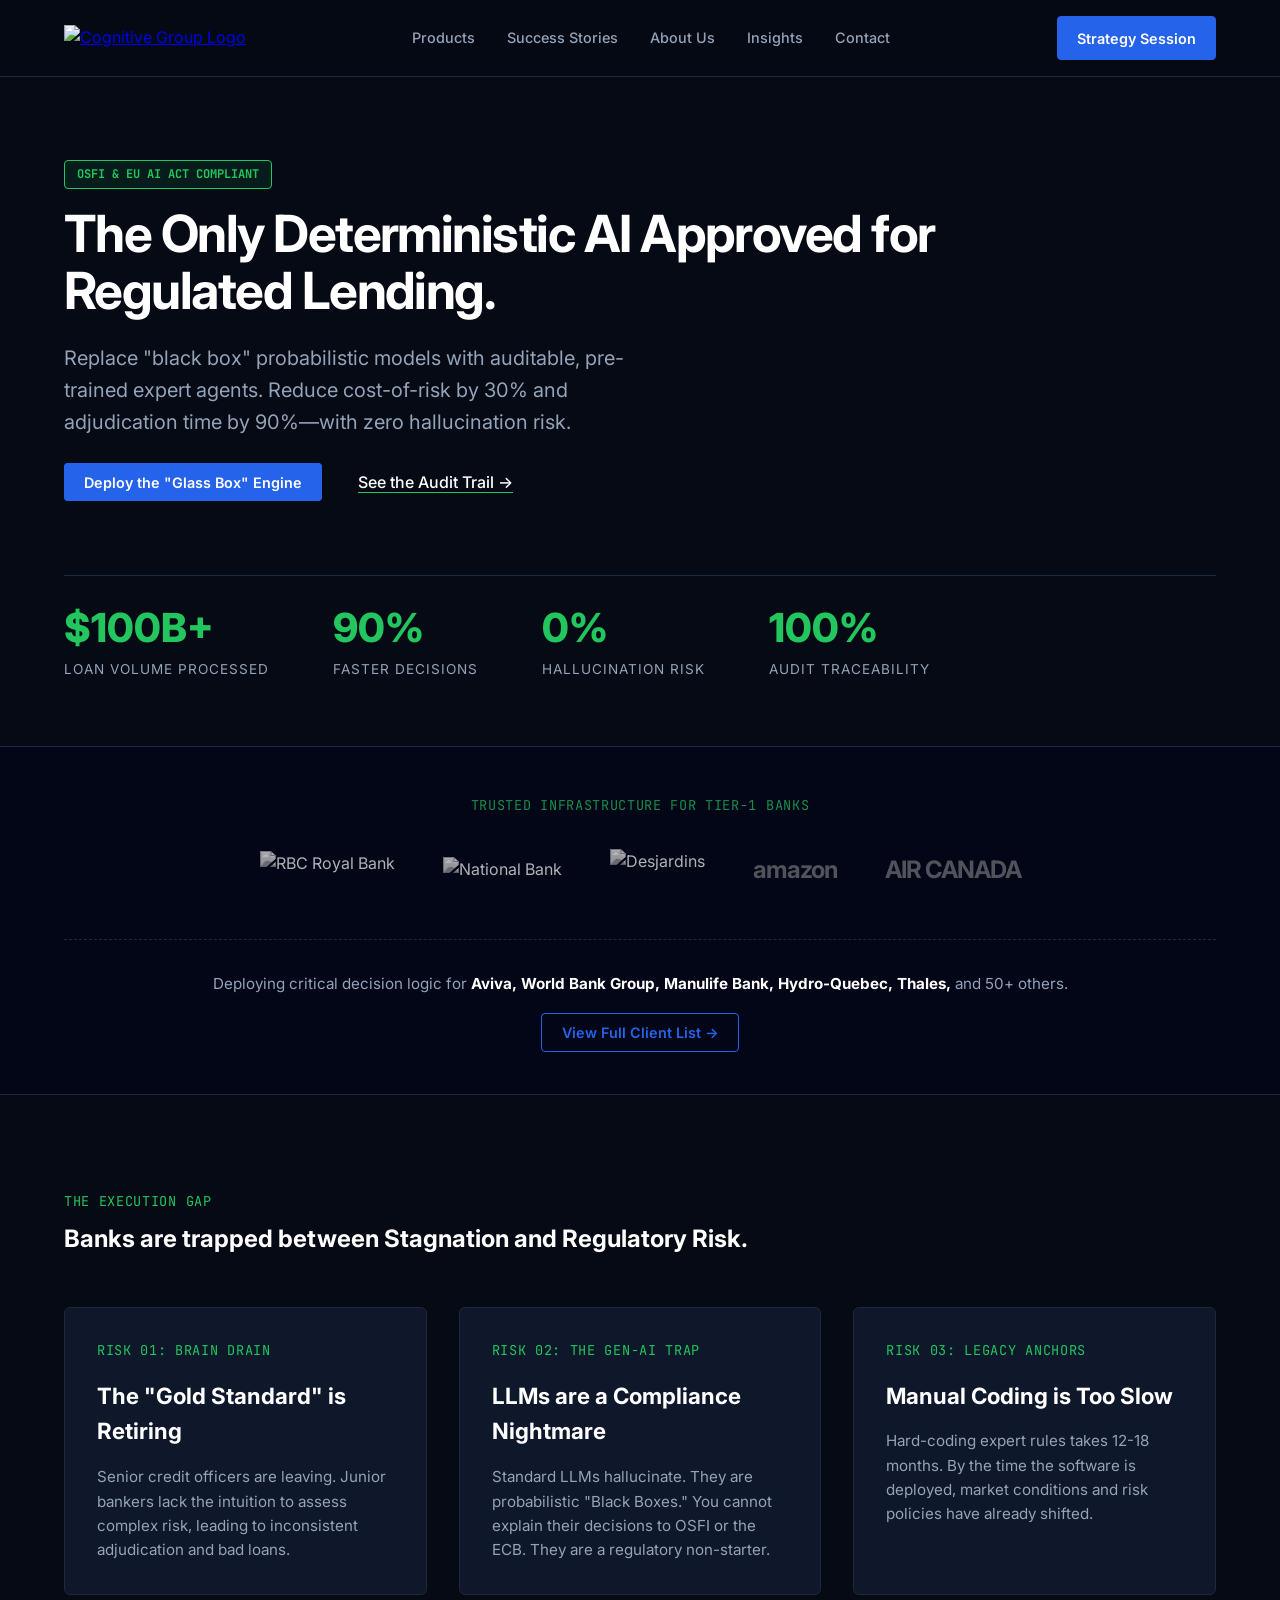
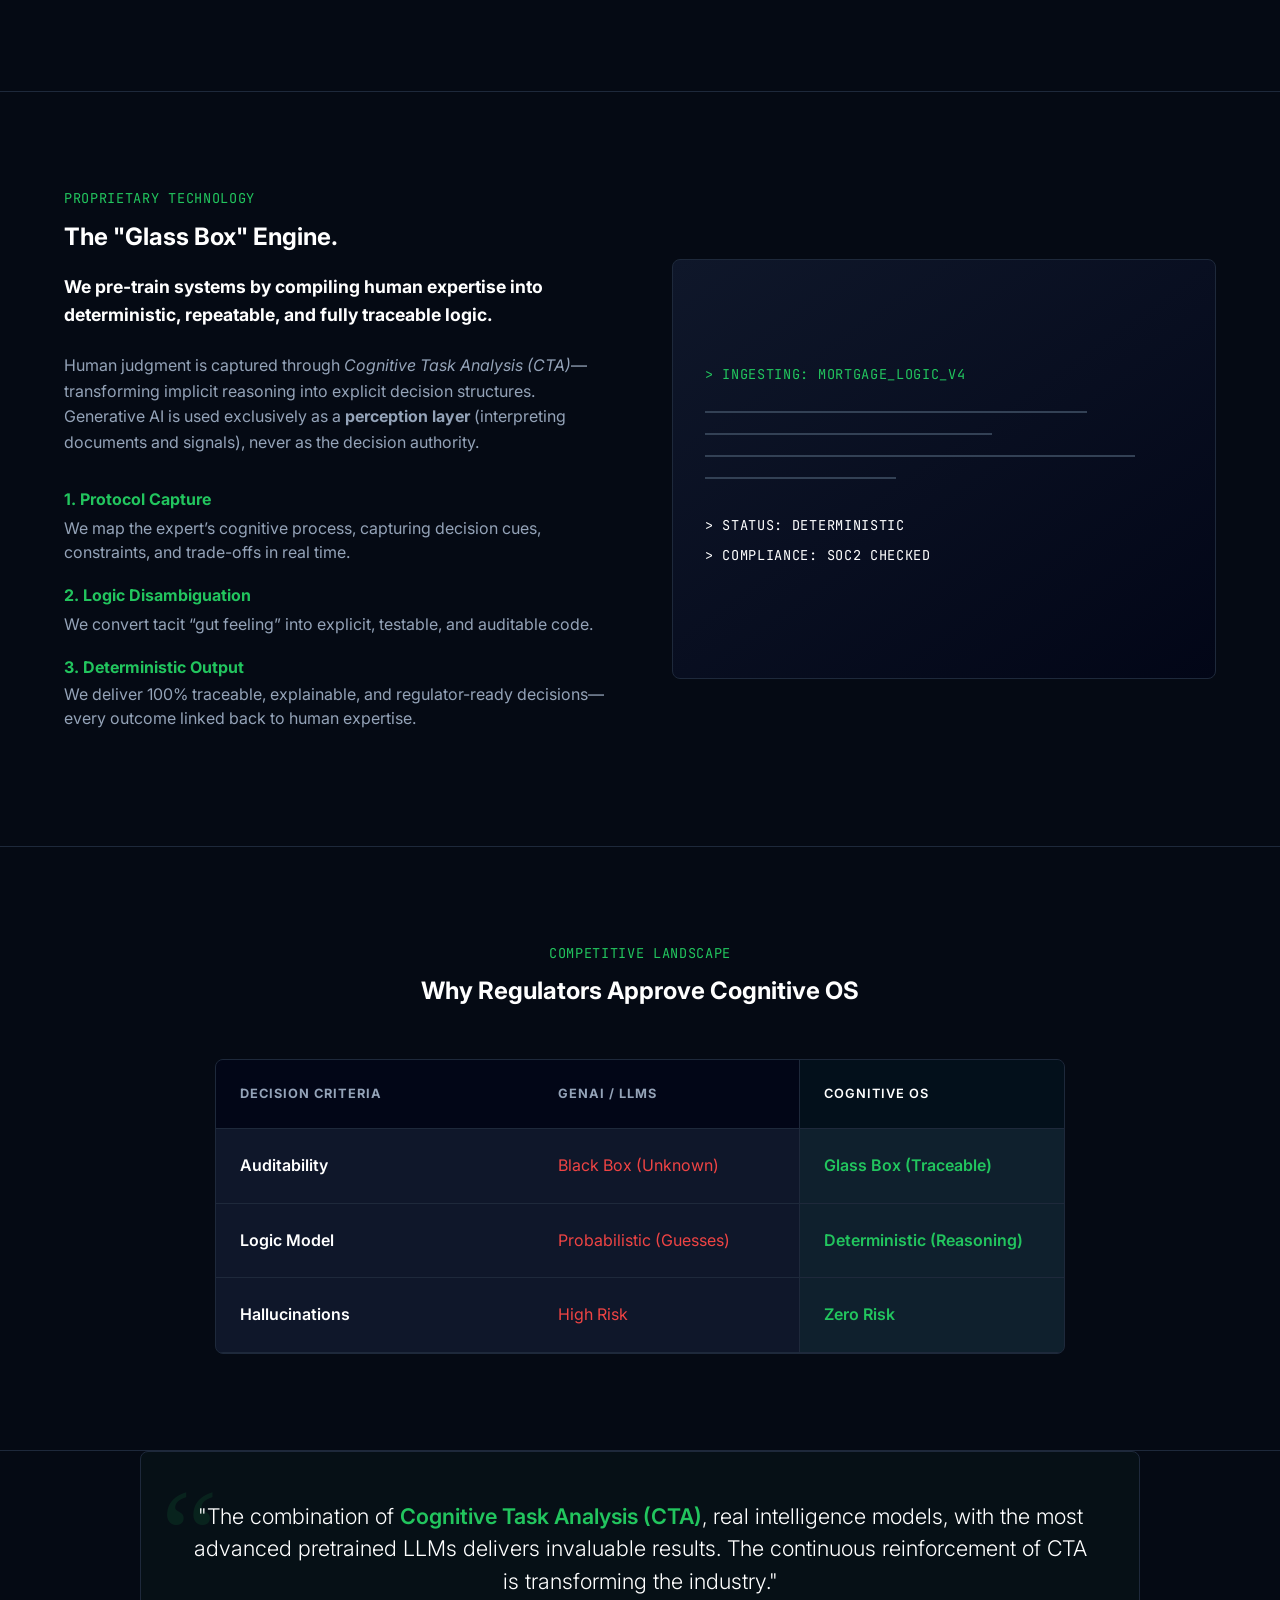
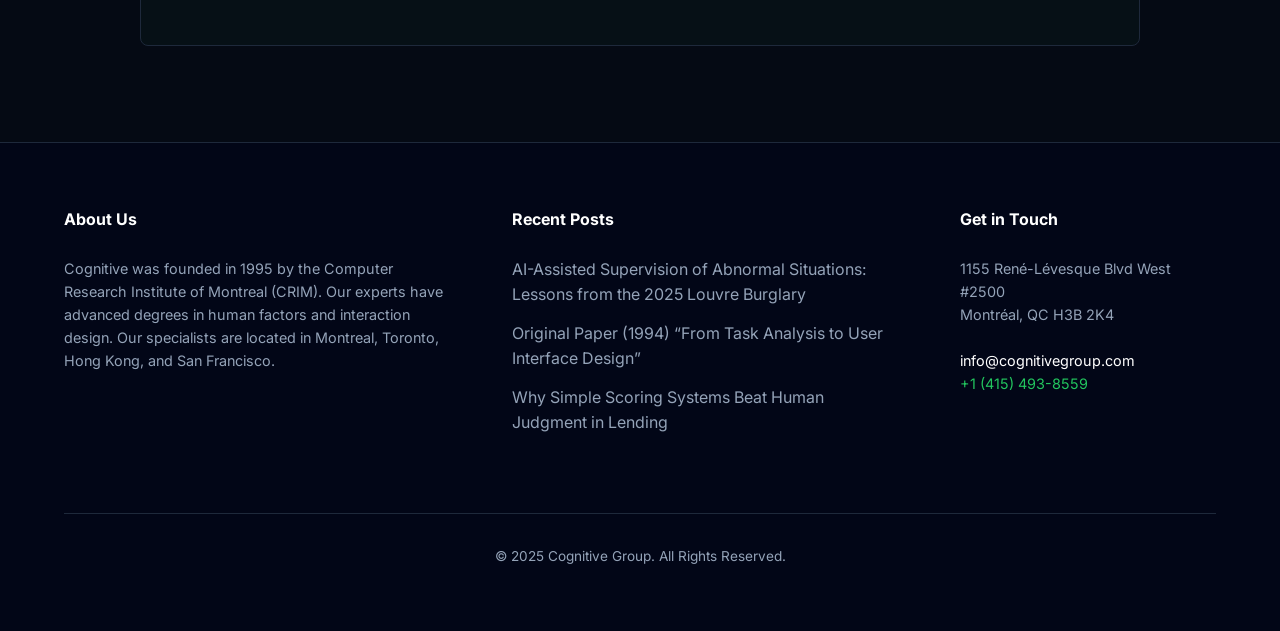
==== index.html @ 4bc17dce "Add files via upload" ====
<!DOCTYPE html>
<html lang="en">
<head>
    <meta charset="UTF-8">
    <meta name="viewport" content="width=device-width, initial-scale=1.0">
    <title>Cognitive Banking | The Operating System for Banking Decisions</title>
    
    <!-- Fonts -->
    <link rel="preconnect" href="https://fonts.googleapis.com">
    <link rel="preconnect" href="https://fonts.gstatic.com" crossorigin>
    <link href="https://fonts.googleapis.com/css2?family=Inter:wght@300;400;600;700&family=JetBrains+Mono:wght@400;700&display=swap" rel="stylesheet">

    <style>
        :root {
            --bg-dark: #050A14;
            --bg-card: #0F172A;
            --primary-accent: #22C55E; 
            --action-blue: #2563EB;
            --text-main: #F8FAFC;
            --text-muted: #94A3B8;
            --border-color: #1E293B;
            --max-width: 1400px;
        }

        * { margin: 0; padding: 0; box-sizing: border-box; }

        body {
            background-color: var(--bg-dark);
            color: var(--text-main);
            font-family: 'Inter', sans-serif;
            line-height: 1.6;
            overflow-x: hidden;
        }

        h1, h2, h3, h4 { font-weight: 700; color: white; margin-bottom: 1rem; }
        
        .mono {
            font-family: 'JetBrains Mono', monospace;
            font-size: 0.85rem;
            color: var(--primary-accent);
            text-transform: uppercase;
            letter-spacing: 0.05em;
            display: block;
            margin-bottom: 0.5rem;
        }

        /* --- UNIFIED HEADER --- */
        header {
            position: fixed;
            top: 0;
            width: 100%;
            padding: 1rem 5%;
            background: rgba(5, 10, 20, 0.95);
            backdrop-filter: blur(10px);
            z-index: 1000;
            display: flex;
            justify-content: space-between;
            align-items: center;
            border-bottom: 1px solid var(--border-color);
        }

        /* Updated logo height to look good */
        .real-logo { height: 40px; width: auto; }

        nav ul { display: flex; gap: 2rem; list-style: none; }
        nav a { color: var(--text-muted); text-decoration: none; font-size: 0.9rem; font-weight: 500; transition: color 0.3s; }
        nav a:hover, nav a.active { color: white; }

        .btn-primary {
            background: var(--action-blue);
            color: white;
            padding: 0.6rem 1.2rem;
            font-weight: 600;
            text-decoration: none;
            border-radius: 4px;
            font-size: 0.9rem;
            transition: all 0.2s;
            border: 1px solid var(--action-blue);
        }
        .btn-primary:hover { background: #1d4ed8; border-color: #1d4ed8; transform: translateY(-1px); }

        /* --- Hero --- */
        .hero {
            padding: 10rem 5% 4rem;
            max-width: var(--max-width);
            margin: 0 auto;
        }
        .hero h1 { 
            font-size: clamp(2.5rem, 4vw, 4.5rem); 
            line-height: 1.1; 
            margin-bottom: 1.5rem; 
            max-width: 950px;
            letter-spacing: -0.03em;
        }
        .hero p { font-size: 1.25rem; color: var(--text-muted); max-width: 600px; margin-bottom: 2rem; }

        .trust-badge {
            background: rgba(34, 197, 94, 0.1);
            border: 1px solid var(--primary-accent);
            color: var(--primary-accent);
            padding: 4px 12px;
            border-radius: 4px;
            font-size: 0.75rem;
            font-weight: 700;
            display: inline-block;
            margin-bottom: 1rem;
            font-family: 'JetBrains Mono', monospace;
        }

        .stats-bar {
            display: flex;
            gap: 4rem;
            border-top: 1px solid var(--border-color);
            padding-top: 2rem;
            margin-top: 5rem;
            flex-wrap: wrap;
        }
        .money-stat {
            font-size: 2.5rem;
            font-weight: 800;
            color: var(--primary-accent);
            display: block;
            line-height: 1;
            margin-bottom: 0.5rem;
        }
        .money-label {
            font-size: 0.85rem;
            text-transform: uppercase;
            letter-spacing: 1px;
            color: var(--text-muted);
        }

        /* --- LOGOS --- */
        .trusted {
            background: #020617;
            padding: 3rem 5%;
            border-top: 1px solid var(--border-color);
            border-bottom: 1px solid var(--border-color);
        }
        .logo-grid {
            display: flex;
            flex-wrap: wrap;
            justify-content: center;
            align-items: center;
            gap: 3rem;
            max-width: 1200px;
            margin: 0 auto;
        }
        .client-logo {
            max-height: 50px !important; 
            width: auto;
            max-width: 160px;
            object-fit: contain;
            opacity: 0.7;
            filter: grayscale(100%);
            transition: all 0.3s;
        }
        .client-logo:hover { opacity: 1; filter: grayscale(0%); transform: scale(1.05); }

        /* --- Sections & Cards --- */
        section { padding: 6rem 5%; border-bottom: 1px solid var(--border-color); }
        .container { max-width: var(--max-width); margin: 0 auto; }
        
        .grid-3 { display: grid; grid-template-columns: repeat(auto-fit, minmax(300px, 1fr)); gap: 2rem; margin-top: 3rem; }
        
        .card {
            background: var(--bg-card);
            border: 1px solid var(--border-color);
            padding: 2rem;
            border-radius: 6px;
            transition: border-color 0.3s;
        }
        .card:hover { border-color: var(--primary-accent); }
        .card h3 { font-size: 1.4rem; margin-top: 1rem; }
        .card p { color: var(--text-muted); font-size: 0.95rem; }

        /* --- Tech Visual --- */
        .tech-container { display: grid; grid-template-columns: 1fr 1fr; gap: 4rem; align-items: center; }
        .tech-visual {
            background: linear-gradient(145deg, #0F172A, #020617);
            border: 1px solid var(--border-color);
            height: 420px;
            display: flex; flex-direction: column; justify-content: center;
            padding: 2rem; border-radius: 8px;
        }
        .code-line { height: 2px; background: #334155; margin: 10px 0; position: relative; overflow: hidden; }
        .code-line::after {
            content: ''; position: absolute; left: -100%; top:0; width: 100%; height: 100%;
            background: linear-gradient(90deg, transparent, var(--primary-accent), transparent);
            animation: scan 2s infinite linear;
        }
        @keyframes scan { 100% { left: 100%; } }

        /* --- Comparison Table --- */
        .comp-wrapper {
            background: var(--bg-card);
            border: 1px solid var(--border-color);
            border-radius: 8px;
            overflow: hidden;
            margin-top: 3rem;
            max-width: 850px;
            margin-left: auto; margin-right: auto;
        }
        .comp-row {
            display: grid;
            grid-template-columns: 1.2fr 1fr 1fr;
            border-bottom: 1px solid var(--border-color);
        }
        .comp-header-row { background: #020617; font-weight: 700; text-transform: uppercase; font-size: 0.8rem; letter-spacing: 1px; color: var(--text-muted); }
        .comp-cell { padding: 1.5rem; display: flex; align-items: center; }
        
        .cell-cognitive {
            background: rgba(34, 197, 94, 0.05);
            color: white; font-weight: 600;
            border-left: 1px solid var(--border-color);
        }
        .status-good { color: var(--primary-accent); }
        .status-bad { color: #ef4444; }

        /* --- Quote Block --- */
        .quote-block {
            background: rgba(34, 197, 94, 0.03); 
            border: 1px solid var(--border-color); 
            padding: 3rem; 
            border-radius: 8px; 
            position: relative; 
            overflow: hidden;
            text-align: center;
            max-width: 1000px;
            margin: 0 auto;
        }
        .quote-mark {
            position: absolute; 
            top: -20px; 
            left: 20px; 
            font-size: 8rem; 
            color: var(--primary-accent); 
            opacity: 0.1; 
            font-family: serif;
        }

        /* --- Footer --- */
        .footer-grid {
            display: grid;
            grid-template-columns: 1.5fr 1.5fr 1fr;
            gap: 4rem;
            margin-bottom: 4rem;
        }
        .footer-link {
            color: var(--text-muted); text-decoration: none; display: block; margin-bottom: 0.8rem; transition: color 0.3s;
        }
        .footer-link:hover { color: var(--primary-accent); }

        /* Mobile Fixes */
        @media (max-width: 768px) {
            .hero h1 { font-size: 2.5rem; }
            .tech-container { grid-template-columns: 1fr; }
            .stats-bar { flex-direction: column; gap: 1.5rem; }
            nav { display: none; }
            .comp-wrapper { overflow-x: scroll; }
            .comp-row { min-width: 600px; }
            .footer-grid { grid-template-columns: 1fr; gap: 2rem; }
        }
    </style>
</head>
<body>

    <!-- Unified Header -->
    <header>
        <div style="display:flex; align-items:center; gap:10px;">
            <a href="index.html">
                <!-- OFFICIAL LOGO ADDED HERE -->
                <img src="https://i.postimg.cc/x13mJnMs/Logo-cognitive.png" alt="Cognitive Group Logo" class="real-logo">
            </a>
        </div>
        <nav>
            <ul>
                <li><a href="products.html">Products</a></li>
                <li><a href="success.html">Success Stories</a></li>
                <li><a href="about.html">About Us</a></li>
                <li><a href="blog.html">Insights</a></li>
                <li><a href="contact.html">Contact</a></li>
            </ul>
        </nav>
        <a href="contact.html" class="btn-primary">Strategy Session</a>
    </header>

    <!-- Hero Section -->
    <div class="hero">
        <div class="trust-badge">OSFI & EU AI ACT COMPLIANT</div>
        <h1>The Only Deterministic AI Approved for Regulated Lending.</h1>
        <p>Replace "black box" probabilistic models with auditable, pre-trained expert agents. Reduce cost-of-risk by 30% and adjudication time by 90%—with zero hallucination risk.</p>
        
        <div style="margin-top: 2rem;">
            <a href="products.html" class="btn-primary">Deploy the "Glass Box" Engine</a>
            <a href="about.html" style="color: white; text-decoration: none; margin-left: 2rem; font-weight: 500; border-bottom: 1px solid var(--primary-accent);">See the Audit Trail &rarr;</a>
        </div>

        <div class="stats-bar">
            <div class="stat-item">
                <span class="money-stat">$100B+</span>
                <span class="money-label">Loan Volume Processed</span>
            </div>
            <div class="stat-item">
                <span class="money-stat">90%</span>
                <span class="money-label">Faster Decisions</span>
            </div>
            <div class="stat-item">
                <span class="money-stat">0%</span>
                <span class="money-label">Hallucination Risk</span>
            </div>
            <div class="stat-item">
                <span class="money-stat">100%</span>
                <span class="money-label">Audit Traceability</span>
            </div>
        </div>
    </div>

    <!-- TRUSTED INFRASTRUCTURE -->
    <div class="trusted">
        <div class="mono" style="text-align: center; margin-bottom: 2rem; opacity: 0.7;">TRUSTED INFRASTRUCTURE FOR TIER-1 BANKS</div>
        <div class="logo-grid">
            <img src="https://i.postimg.cc/cJydGYv9/RBC-idzqe-B0Oz8-0.png" alt="RBC Royal Bank" class="client-logo" style="height: 38px;"> 
            <img src="https://i.postimg.cc/9XDVzV63/id-EHPMw-9s-1766250464561.png" alt="National Bank" class="client-logo">
            <img src="https://i.postimg.cc/Gtr8QtwL/Desjardins-Group-idm-Z036r-RK-1.png" alt="Desjardins" class="client-logo" style="height: 42px;">
            <span style="font-weight:700; font-size: 1.5rem; color: #52525b; letter-spacing: -1px;">amazon</span>
            <span style="font-weight:700; font-size: 1.5rem; color: #52525b; letter-spacing: -1px;">AIR CANADA</span>
        </div>

        <div style="text-align: center; margin-top: 3rem; border-top: 1px dashed var(--border-color); padding-top: 2rem;">
            <p style="color: var(--text-muted); margin-bottom: 1.5rem; font-size: 0.95rem;">
                Deploying critical decision logic for <strong style="color: white;">Aviva, World Bank Group, Manulife Bank, Hydro-Quebec, Thales,</strong> and 50+ others.
            </p>
            <a href="clients.html" class="btn-primary" style="background: transparent; border: 1px solid var(--action-blue); color: var(--action-blue);">View Full Client List &rarr;</a>
        </div>
    </div>

    <!-- THE PROBLEM -->
    <section>
        <div class="container">
            <span class="mono">THE EXECUTION GAP</span>
            <h2>Banks are trapped between Stagnation and Regulatory Risk.</h2>
            <div class="grid-3" style="margin-top: 3rem;">
                <div class="card">
                    <span class="mono">RISK 01: BRAIN DRAIN</span>
                    <h3>The "Gold Standard" is Retiring</h3>
                    <p>Senior credit officers are leaving. Junior bankers lack the intuition to assess complex risk, leading to inconsistent adjudication and bad loans.</p>
                </div>
                <div class="card">
                    <span class="mono">RISK 02: THE GEN-AI TRAP</span>
                    <h3>LLMs are a Compliance Nightmare</h3>
                    <p>Standard LLMs hallucinate. They are probabilistic "Black Boxes." You cannot explain their decisions to OSFI or the ECB. They are a regulatory non-starter.</p>
                </div>
                <div class="card">
                    <span class="mono">RISK 03: LEGACY ANCHORS</span>
                    <h3>Manual Coding is Too Slow</h3>
                    <p>Hard-coding expert rules takes 12-18 months. By the time the software is deployed, market conditions and risk policies have already shifted.</p>
                </div>
            </div>
        </div>
    </section>

    <!-- TECHNOLOGY -->
    <section>
        <div class="container tech-container">
            <div>
                <span class="mono">PROPRIETARY TECHNOLOGY</span>
                <h2>The "Glass Box" Engine.</h2>
                <p style="color: white; font-size: 1.1rem; margin-bottom: 1.5rem; line-height: 1.6;">
                    <strong>We pre-train systems by compiling human expertise into deterministic, repeatable, and fully traceable logic.</strong>
                </p>
                <p style="color: var(--text-muted); margin-bottom: 2rem;">
                    Human judgment is captured through <em>Cognitive Task Analysis (CTA)</em>—transforming implicit reasoning into explicit decision structures. Generative AI is used exclusively as a <strong>perception layer</strong> (interpreting documents and signals), never as the decision authority.
                </p>
                <ul style="list-style: none; color: var(--text-muted); line-height: 1.5;">
                    <li style="margin-bottom: 1.2rem;">
                        <strong style="color: var(--primary-accent); display:block; margin-bottom: 0.3rem;">1. Protocol Capture</strong>
                        We map the expert’s cognitive process, capturing decision cues, constraints, and trade-offs in real time.
                    </li>
                    <li style="margin-bottom: 1.2rem;">
                        <strong style="color: var(--primary-accent); display:block; margin-bottom: 0.3rem;">2. Logic Disambiguation</strong>
                        We convert tacit “gut feeling” into explicit, testable, and auditable code.
                    </li>
                    <li style="margin-bottom: 1.2rem;">
                        <strong style="color: var(--primary-accent); display:block; margin-bottom: 0.2rem;">3. Deterministic Output</strong>
                        We deliver 100% traceable, explainable, and regulator-ready decisions—every outcome linked back to human expertise.
                    </li>
                </ul>
            </div>
            <div class="tech-visual">
                <div class="mono" style="margin-bottom: 1rem;">> INGESTING: MORTGAGE_LOGIC_V4</div>
                <div class="code-line" style="width: 80%;"></div>
                <div class="code-line" style="width: 60%;"></div>
                <div class="code-line" style="width: 90%;"></div>
                <div class="code-line" style="width: 40%;"></div>
                <br>
                <div class="mono" style="color: white;">> STATUS: DETERMINISTIC</div>
                <div class="mono" style="color: white;">> COMPLIANCE: SOC2 CHECKED</div>
            </div>
        </div>
    </section>

    <!-- COMPARISON -->
    <section>
        <div class="container">
            <div style="text-align: center; margin-bottom: 3rem;">
                <span class="mono">COMPETITIVE LANDSCAPE</span>
                <h2>Why Regulators Approve Cognitive OS</h2>
            </div>
            
            <div class="comp-wrapper">
                <div class="comp-row comp-header-row">
                    <div class="comp-cell">Decision Criteria</div>
                    <div class="comp-cell">GenAI / LLMs</div>
                    <div class="comp-cell cell-cognitive">Cognitive OS</div>
                </div>
                <div class="comp-row">
                    <div class="comp-cell" style="color: white; font-weight: 600;">Auditability</div>
                    <div class="comp-cell status-bad">Black Box (Unknown)</div>
                    <div class="comp-cell cell-cognitive status-good">Glass Box (Traceable)</div>
                </div>
                <div class="comp-row">
                    <div class="comp-cell" style="color: white; font-weight: 600;">Logic Model</div>
                    <div class="comp-cell status-bad">Probabilistic (Guesses)</div>
                    <div class="comp-cell cell-cognitive status-good">Deterministic (Reasoning)</div>
                </div>
                <div class="comp-row">
                    <div class="comp-cell" style="color: white; font-weight: 600;">Hallucinations</div>
                    <div class="comp-cell status-bad">High Risk</div>
                    <div class="comp-cell cell-cognitive status-good">Zero Risk</div>
                </div>
            </div>
        </div>
    </section>

    <!-- QUOTE SECTION -->
    <section style="border-bottom: none; padding-top: 0;">
        <div class="quote-block">
            <div class="quote-mark">&ldquo;</div>
            <p style="font-size: 1.35rem; color: white; line-height: 1.5; font-weight: 300; position: relative; z-index: 2;">
                "The combination of <span style="color: var(--primary-accent); font-weight: 600;">Cognitive Task Analysis (CTA)</span>, real intelligence models, with the most advanced pretrained LLMs delivers invaluable results. The continuous reinforcement of CTA is transforming the industry."
            </p>
        </div>
    </section>

    <!-- FOOTER -->
    <footer style="padding: 4rem 5%; background: #020617; border-top: 1px solid var(--border-color);">
        <div class="container footer-grid">
            <div>
                <h4 style="margin-bottom: 1.5rem;">About Us</h4>
                <p style="font-size: 0.9rem; line-height: 1.6; color: var(--text-muted);">
                    Cognitive was founded in 1995 by the Computer Research Institute of Montreal (CRIM). Our experts have advanced degrees in human factors and interaction design. Our specialists are located in Montreal, Toronto, Hong Kong, and San Francisco.
                </p>
            </div>
            <div>
                <h4 style="margin-bottom: 1.5rem;">Recent Posts</h4>
                <a href="#" class="footer-link">AI-Assisted Supervision of Abnormal Situations: Lessons from the 2025 Louvre Burglary</a>
                <a href="#" class="footer-link">Original Paper (1994) “From Task Analysis to User Interface Design”</a>
                <a href="#" class="footer-link">Why Simple Scoring Systems Beat Human Judgment in Lending</a>
            </div>
            <div>
                <h4 style="margin-bottom: 1.5rem;">Get in Touch</h4>
                <p style="font-size: 0.9rem; color: var(--text-muted);">
                    1155 René-Lévesque Blvd West #2500<br>
                    Montréal, QC H3B 2K4<br><br>
                    <a href="mailto:info@cognitivegroup.com" style="color: white; text-decoration: none;">info@cognitivegroup.com</a><br>
                    <span style="color: var(--primary-accent);">+1 (415) 493-8559</span>
                </p>
            </div>
        </div>

        <div style="text-align: center; border-top: 1px solid var(--border-color); padding-top: 2rem; color: var(--text-muted); font-size: 0.85rem;">
            &copy; 2025 Cognitive Group. All Rights Reserved.
        </div>
    </footer>

</body>
</html>
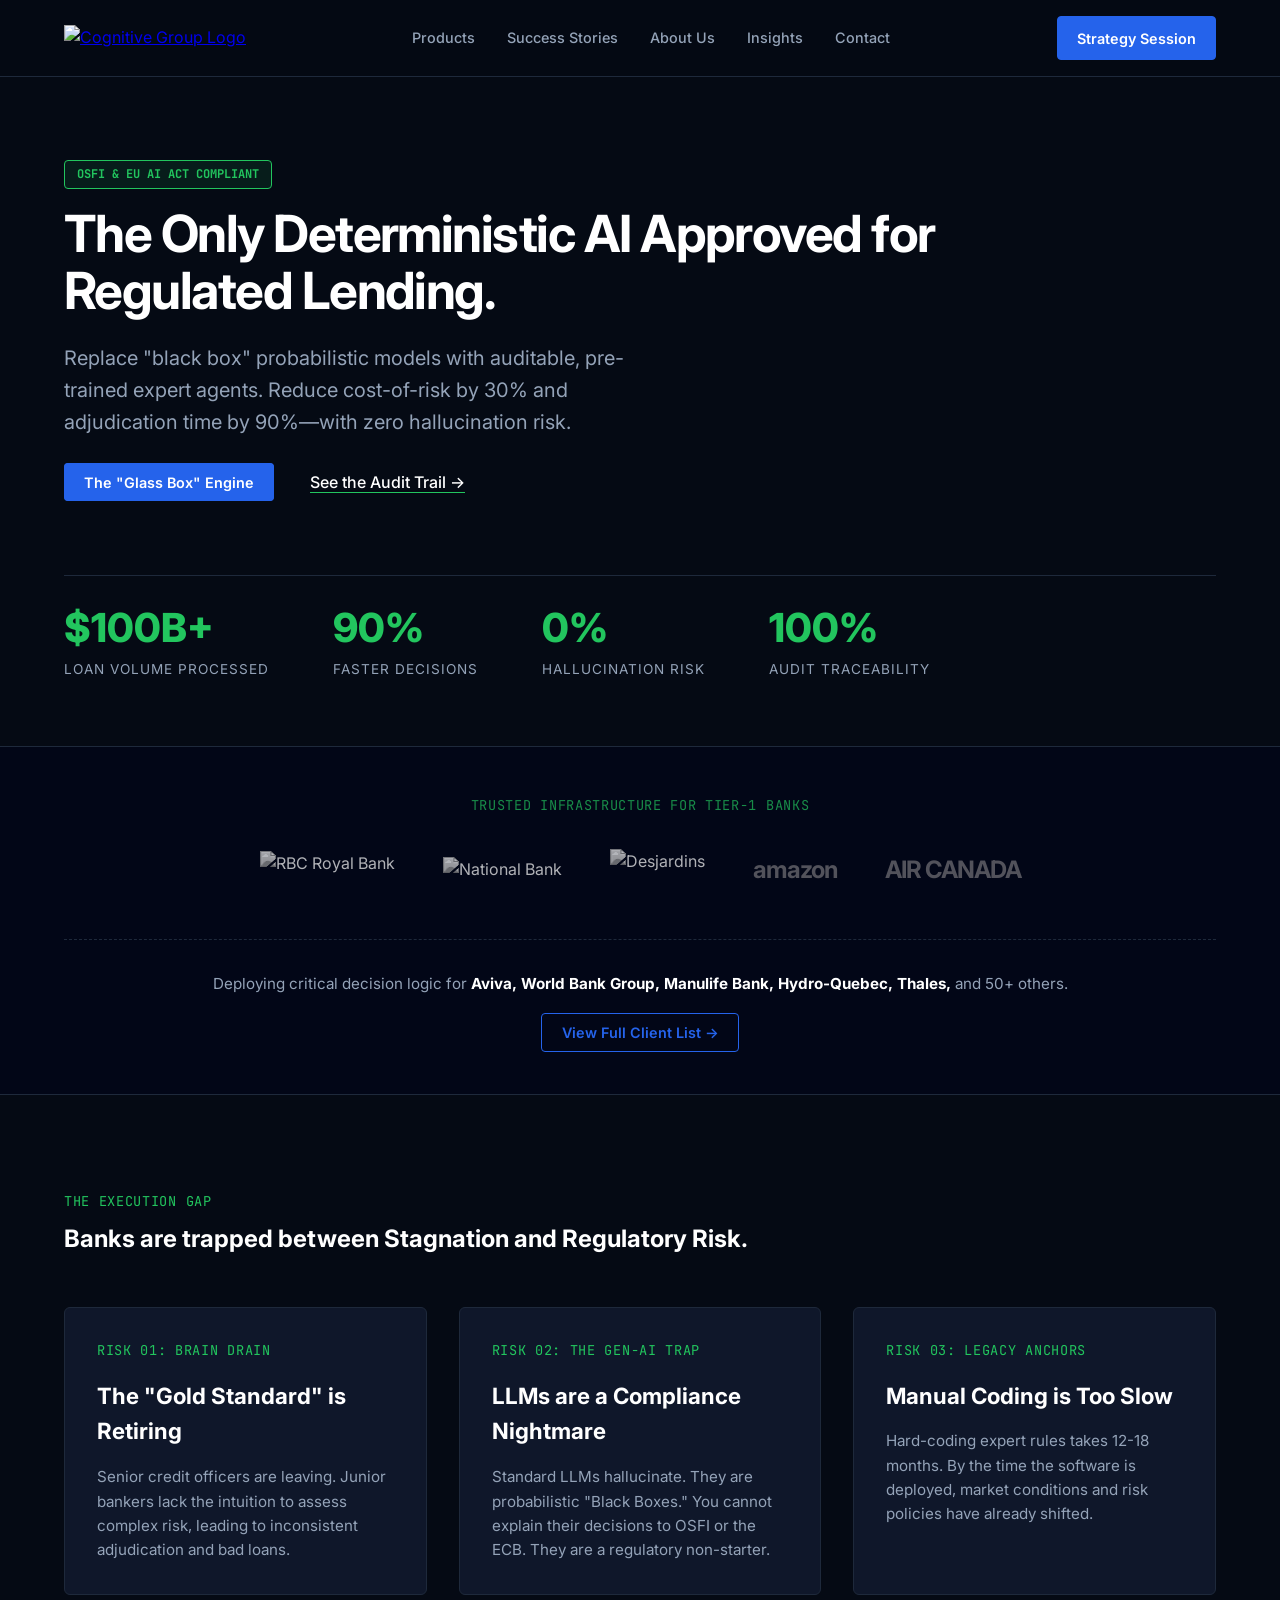
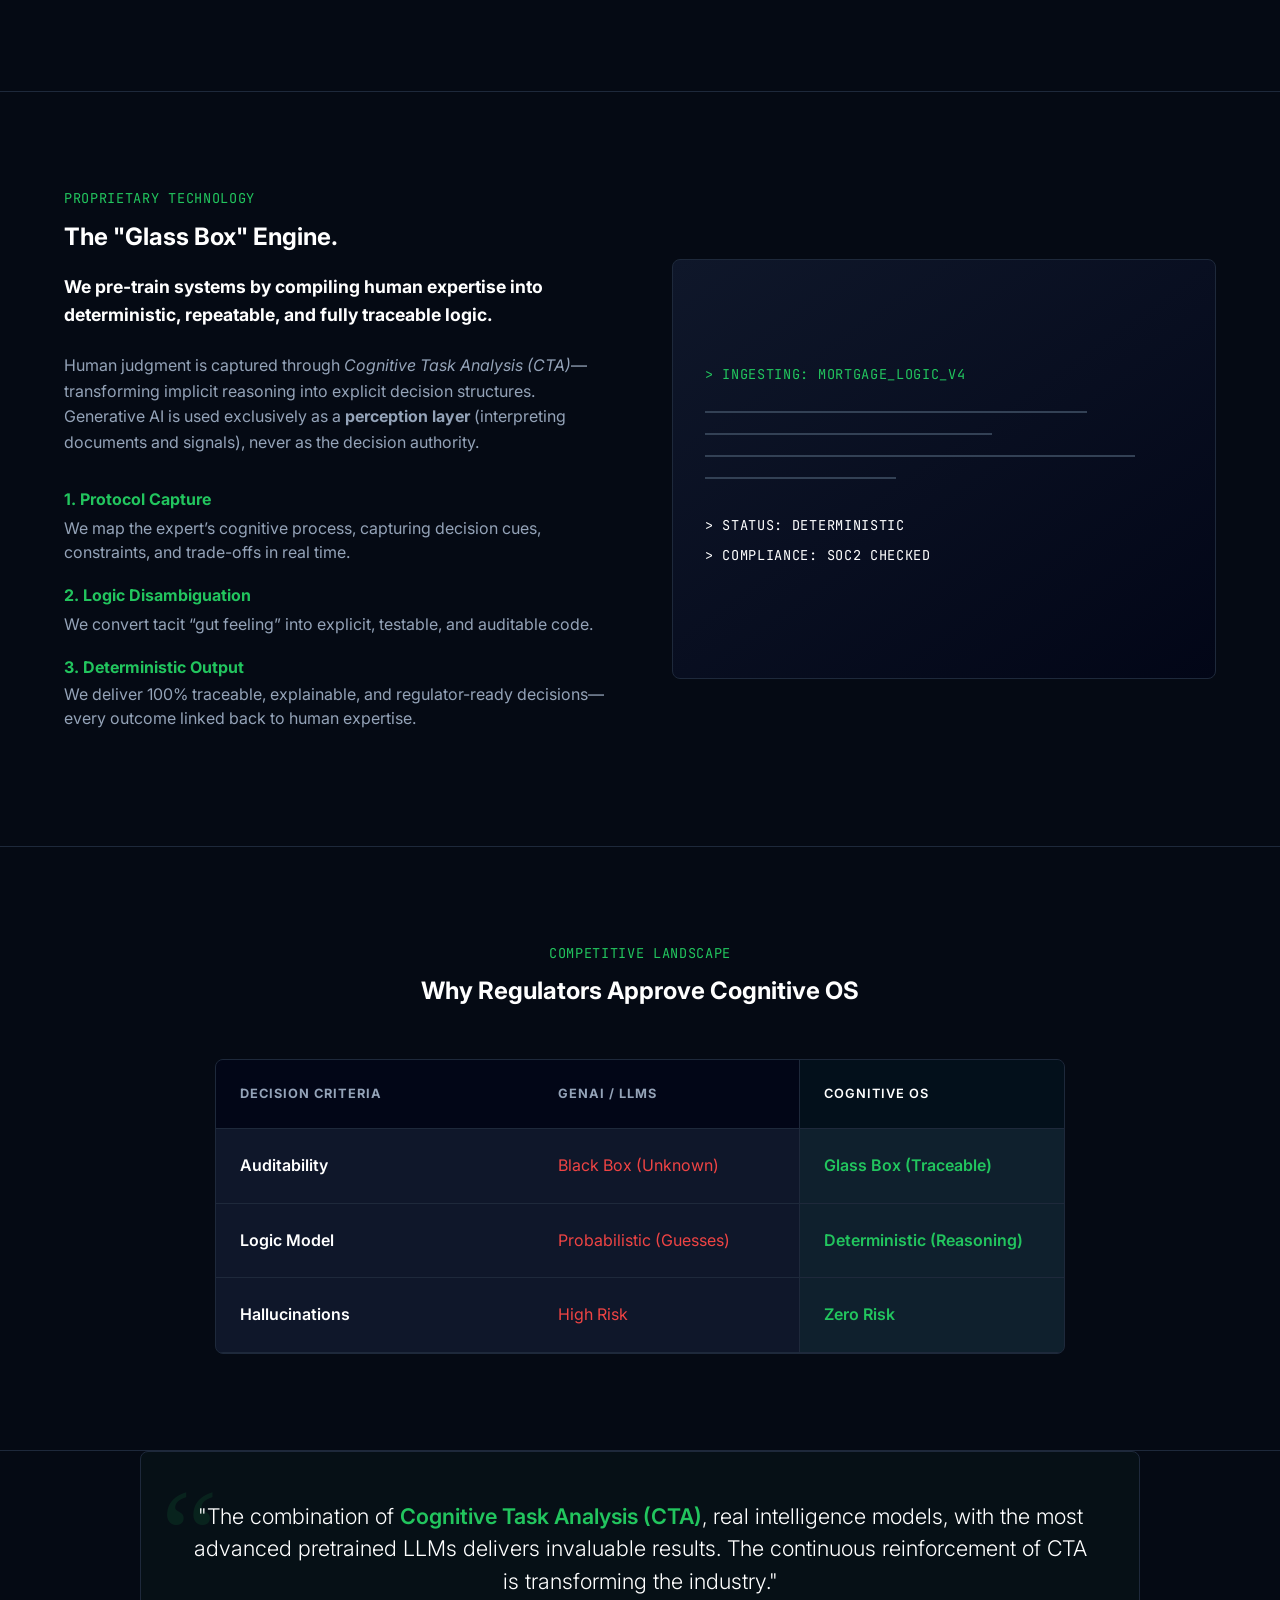
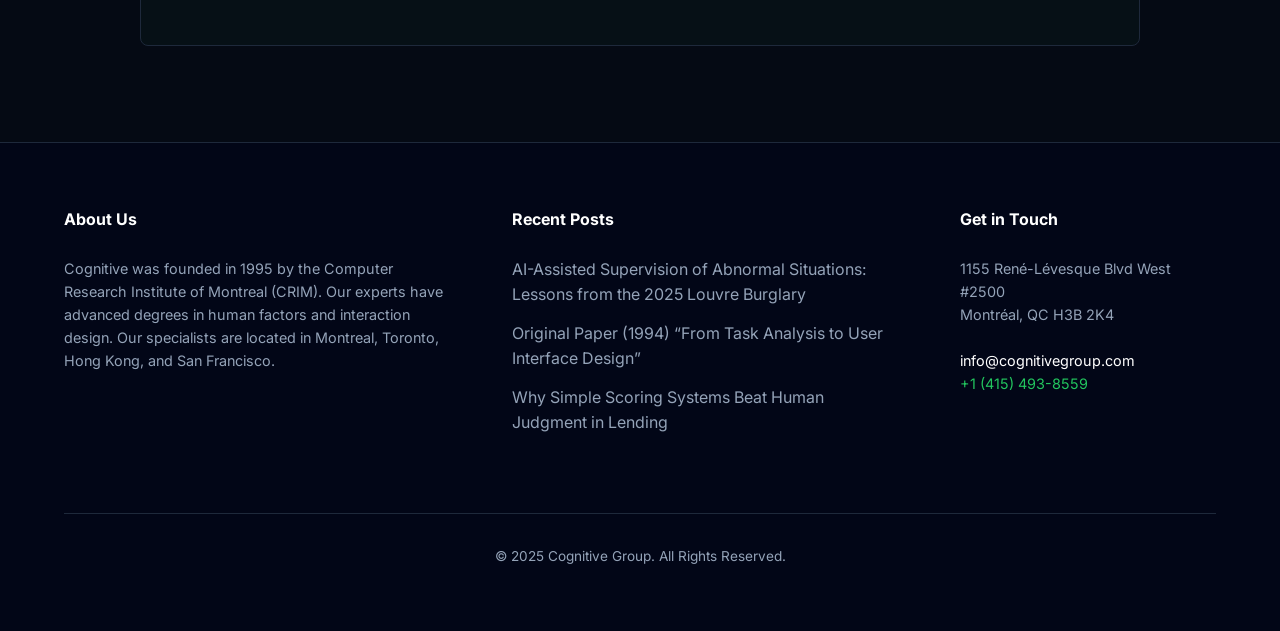
==== commit fa34d049: "Add files via upload" ====
--- a/index.html
+++ b/index.html
@@ -292,7 +292,7 @@
         <p>Replace "black box" probabilistic models with auditable, pre-trained expert agents. Reduce cost-of-risk by 30% and adjudication time by 90%—with zero hallucination risk.</p>
         
         <div style="margin-top: 2rem;">
-            <a href="products.html" class="btn-primary">Deploy the "Glass Box" Engine</a>
+            <a href="products.html" class="btn-primary">The "Glass Box" Engine</a>
             <a href="about.html" style="color: white; text-decoration: none; margin-left: 2rem; font-weight: 500; border-bottom: 1px solid var(--primary-accent);">See the Audit Trail &rarr;</a>
         </div>
 
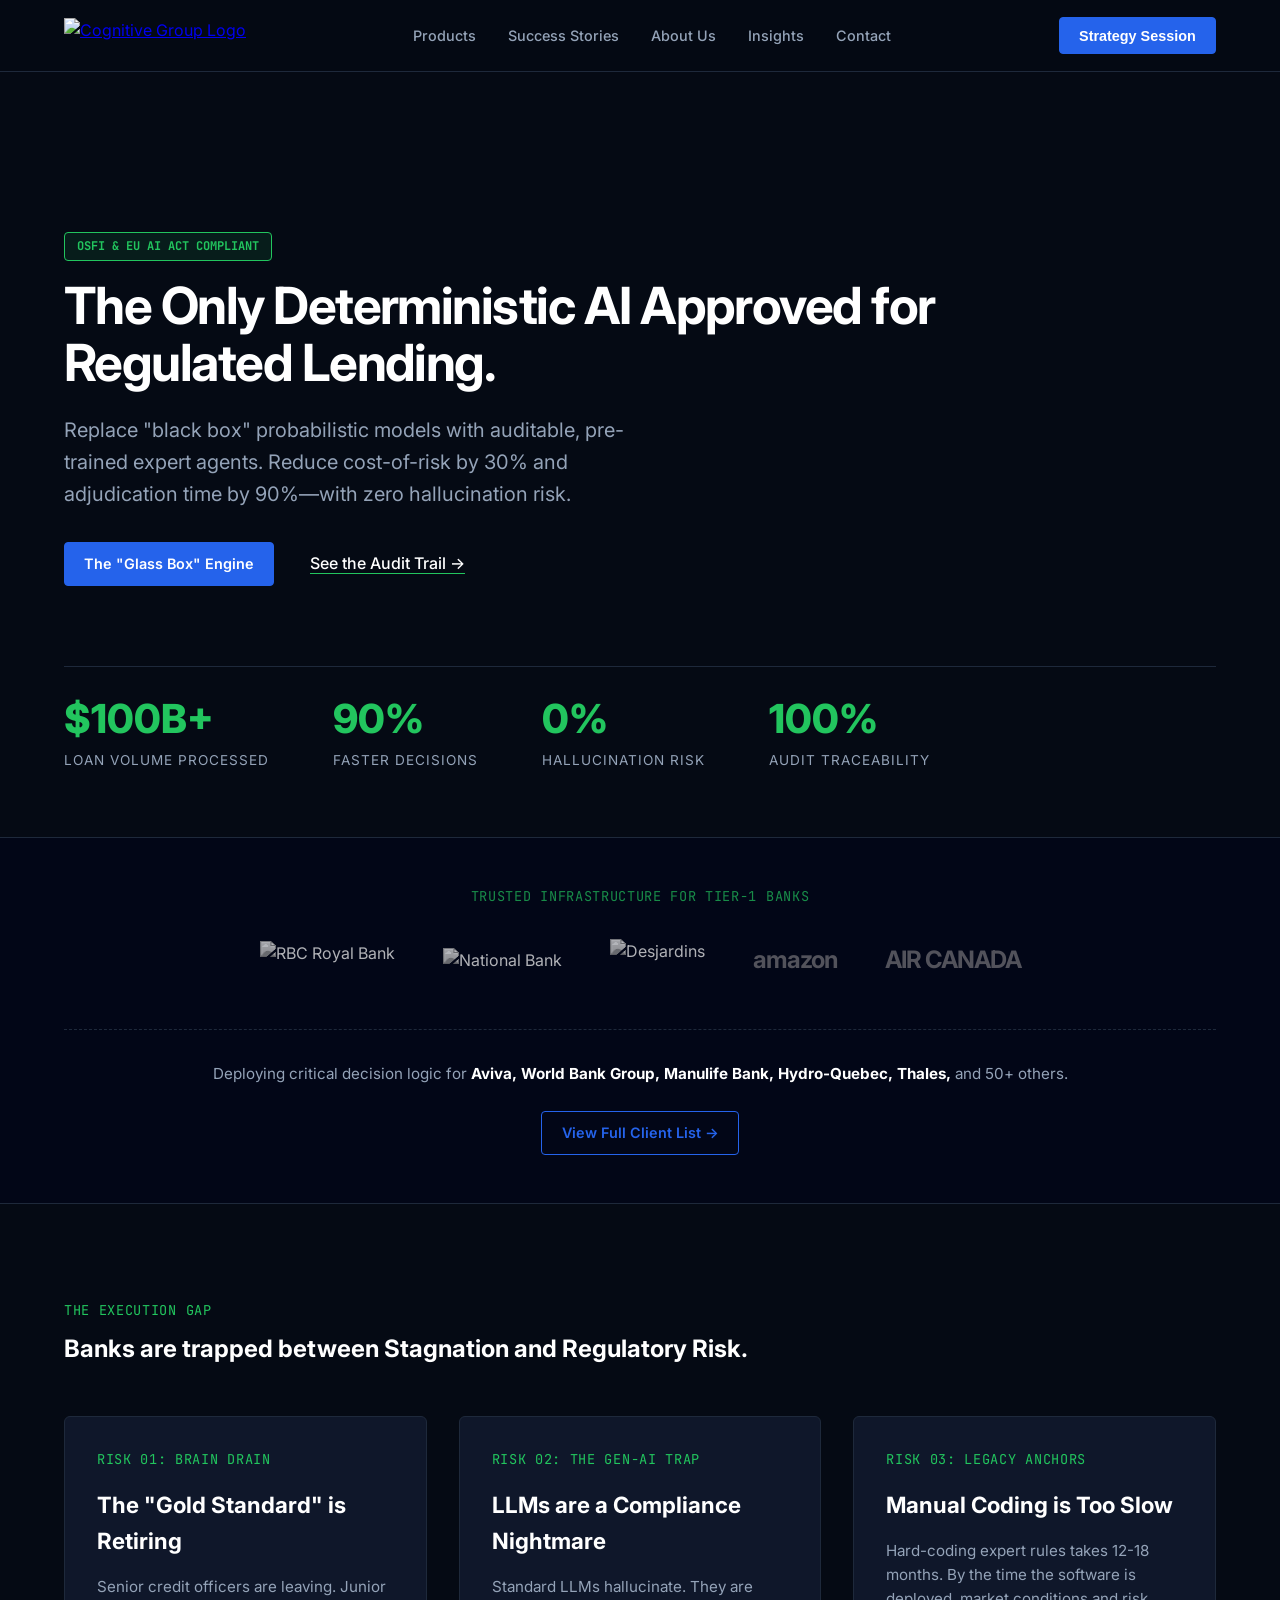
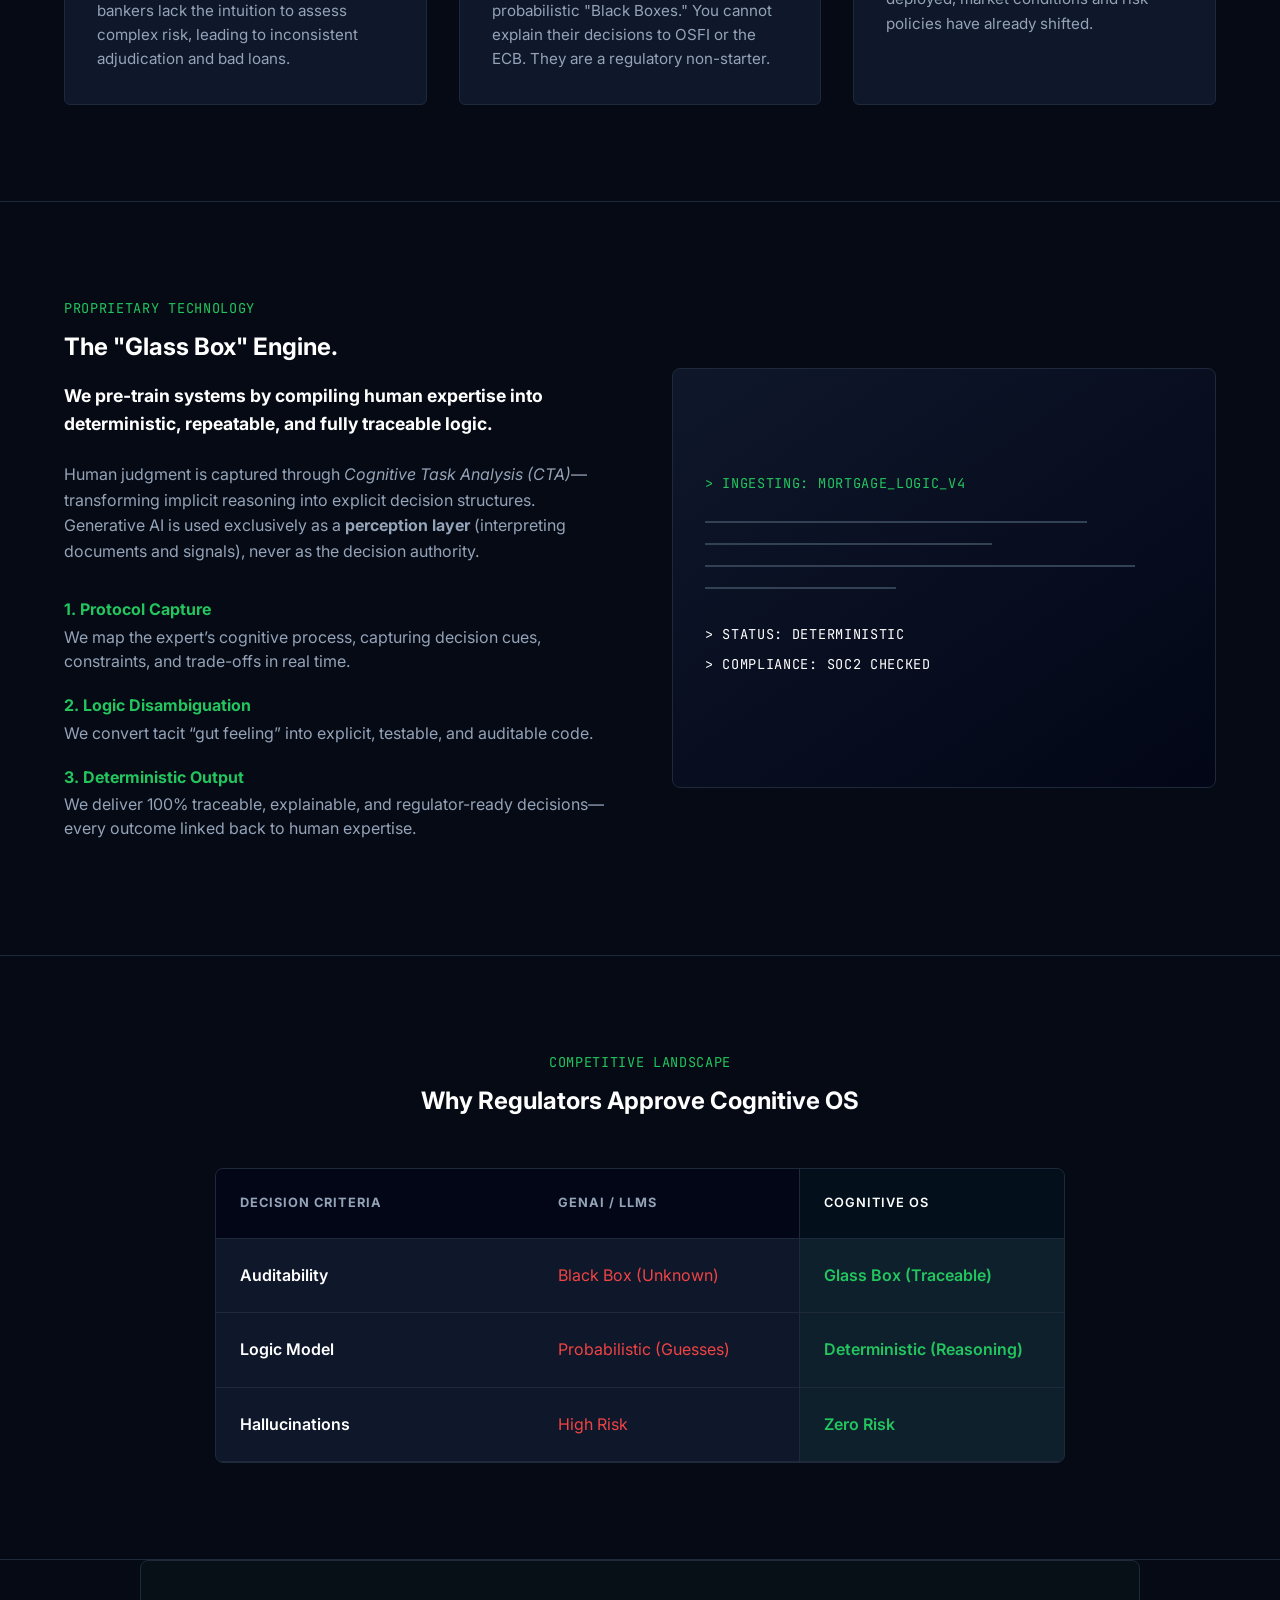
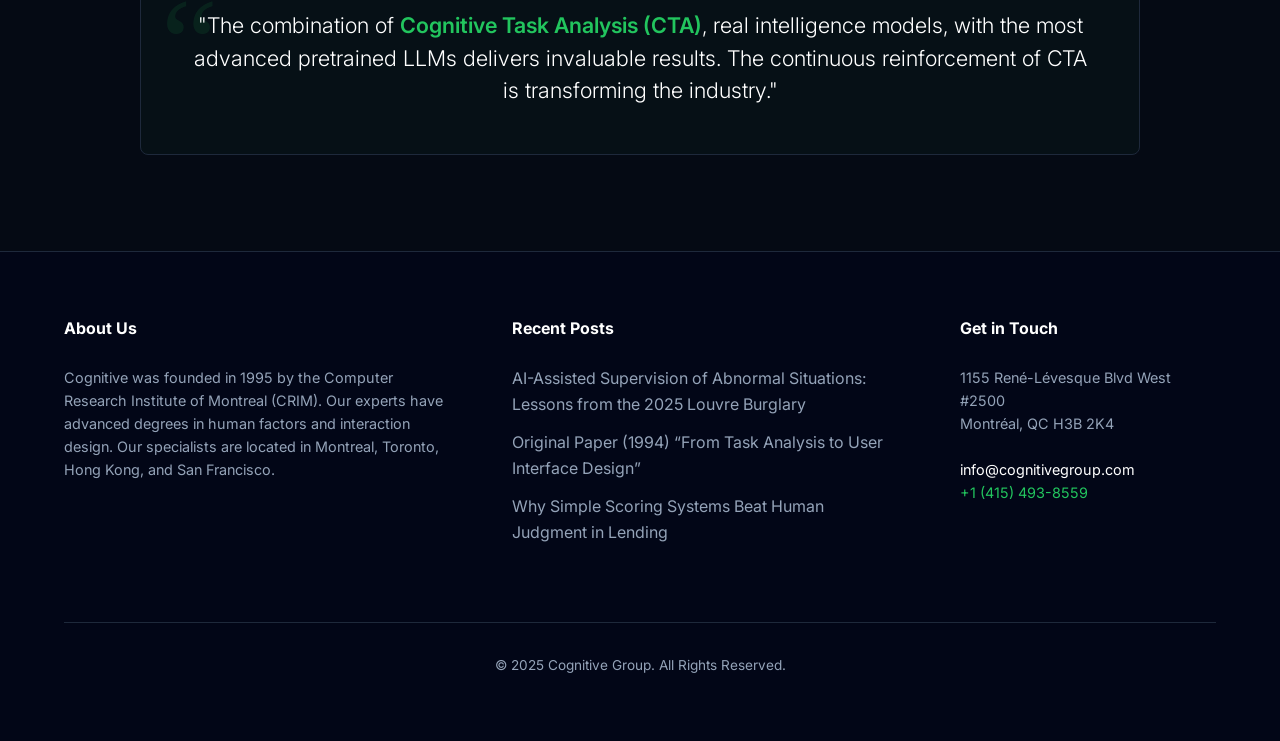
==== commit 9d34c533: "Add files via upload" ====
--- a/index.html
+++ b/index.html
@@ -11,6 +11,7 @@
     <link href="https://fonts.googleapis.com/css2?family=Inter:wght@300;400;600;700&family=JetBrains+Mono:wght@400;700&display=swap" rel="stylesheet">
 
     <style>
+        /* --- CORE STYLES --- */
         :root {
             --bg-dark: #050A14;
             --bg-card: #0F172A;
@@ -46,212 +47,105 @@
 
         /* --- UNIFIED HEADER --- */
         header {
-            position: fixed;
-            top: 0;
-            width: 100%;
-            padding: 1rem 5%;
-            background: rgba(5, 10, 20, 0.95);
-            backdrop-filter: blur(10px);
-            z-index: 1000;
-            display: flex;
-            justify-content: space-between;
-            align-items: center;
-            border-bottom: 1px solid var(--border-color);
-        }
-
-        /* Updated logo height to look good */
-        .real-logo { height: 40px; width: auto; }
+            position: fixed; top: 0; width: 100%; padding: 1rem 5%;
+            background: rgba(5, 10, 20, 0.95); backdrop-filter: blur(10px);
+            z-index: 1000; display: flex; justify-content: space-between; align-items: center;
+            border-bottom: 1px solid var(--border-color); height: 72px;
+        }
+        .real-logo { height: 35px; width: auto; display: block; }
 
         nav ul { display: flex; gap: 2rem; list-style: none; }
         nav a { color: var(--text-muted); text-decoration: none; font-size: 0.9rem; font-weight: 500; transition: color 0.3s; }
         nav a:hover, nav a.active { color: white; }
 
         .btn-primary {
-            background: var(--action-blue);
-            color: white;
-            padding: 0.6rem 1.2rem;
-            font-weight: 600;
-            text-decoration: none;
-            border-radius: 4px;
-            font-size: 0.9rem;
-            transition: all 0.2s;
-            border: 1px solid var(--action-blue);
+            background: var(--action-blue); color: white; padding: 0.6rem 1.2rem;
+            font-weight: 600; text-decoration: none; border-radius: 4px; font-size: 0.9rem;
+            transition: all 0.2s; border: 1px solid var(--action-blue); cursor: pointer; display: inline-block;
         }
         .btn-primary:hover { background: #1d4ed8; border-color: #1d4ed8; transform: translateY(-1px); }
 
-        /* --- Hero --- */
-        .hero {
-            padding: 10rem 5% 4rem;
-            max-width: var(--max-width);
-            margin: 0 auto;
-        }
-        .hero h1 { 
-            font-size: clamp(2.5rem, 4vw, 4.5rem); 
-            line-height: 1.1; 
-            margin-bottom: 1.5rem; 
-            max-width: 950px;
-            letter-spacing: -0.03em;
-        }
+        /* --- MODAL STYLES (Popup) --- */
+        .modal-overlay {
+            display: none; position: fixed; top: 0; left: 0; width: 100%; height: 100%;
+            background: rgba(0, 0, 0, 0.85); backdrop-filter: blur(5px);
+            z-index: 2000; align-items: center; justify-content: center;
+        }
+        .modal-card {
+            background: #0F172A; border: 1px solid #1E293B;
+            padding: 3rem; border-radius: 8px; width: 100%; max-width: 450px;
+            position: relative; box-shadow: 0 20px 50px rgba(0,0,0,0.5);
+        }
+        .close-modal {
+            position: absolute; top: 15px; right: 20px; font-size: 1.5rem; color: #94A3B8;
+            cursor: pointer; transition: color 0.2s;
+        }
+        .close-modal:hover { color: white; }
+        .form-group { margin-bottom: 1.5rem; text-align: left; }
+        .form-label { display: block; font-size: 0.85rem; color: #94A3B8; margin-bottom: 0.5rem; }
+        .form-input {
+            width: 100%; padding: 0.8rem; background: #020617; border: 1px solid #1E293B;
+            color: white; border-radius: 4px; font-family: sans-serif; outline: none;
+        }
+        .form-input:focus { border-color: #22C55E; }
+        .modal-btn {
+            width: 100%; padding: 1rem; background: #22C55E; color: #000;
+            font-weight: 700; border: none; border-radius: 4px; cursor: pointer; font-size: 1rem;
+            margin-top: 1rem; transition: transform 0.1s;
+        }
+        .modal-btn:hover { opacity: 0.9; transform: translateY(-1px); }
+
+        /* --- PAGE SECTIONS --- */
+        .hero { padding: 10rem 5% 4rem; max-width: var(--max-width); margin: 0 auto; margin-top: 72px; }
+        .hero h1 { font-size: clamp(2.5rem, 4vw, 4.5rem); line-height: 1.1; margin-bottom: 1.5rem; max-width: 950px; letter-spacing: -0.03em; }
         .hero p { font-size: 1.25rem; color: var(--text-muted); max-width: 600px; margin-bottom: 2rem; }
 
         .trust-badge {
-            background: rgba(34, 197, 94, 0.1);
-            border: 1px solid var(--primary-accent);
-            color: var(--primary-accent);
-            padding: 4px 12px;
-            border-radius: 4px;
-            font-size: 0.75rem;
-            font-weight: 700;
-            display: inline-block;
-            margin-bottom: 1rem;
+            background: rgba(34, 197, 94, 0.1); border: 1px solid var(--primary-accent);
+            color: var(--primary-accent); padding: 4px 12px; border-radius: 4px;
+            font-size: 0.75rem; font-weight: 700; display: inline-block; margin-bottom: 1rem;
             font-family: 'JetBrains Mono', monospace;
         }
 
-        .stats-bar {
-            display: flex;
-            gap: 4rem;
-            border-top: 1px solid var(--border-color);
-            padding-top: 2rem;
-            margin-top: 5rem;
-            flex-wrap: wrap;
-        }
-        .money-stat {
-            font-size: 2.5rem;
-            font-weight: 800;
-            color: var(--primary-accent);
-            display: block;
-            line-height: 1;
-            margin-bottom: 0.5rem;
-        }
-        .money-label {
-            font-size: 0.85rem;
-            text-transform: uppercase;
-            letter-spacing: 1px;
-            color: var(--text-muted);
-        }
-
-        /* --- LOGOS --- */
-        .trusted {
-            background: #020617;
-            padding: 3rem 5%;
-            border-top: 1px solid var(--border-color);
-            border-bottom: 1px solid var(--border-color);
-        }
-        .logo-grid {
-            display: flex;
-            flex-wrap: wrap;
-            justify-content: center;
-            align-items: center;
-            gap: 3rem;
-            max-width: 1200px;
-            margin: 0 auto;
-        }
-        .client-logo {
-            max-height: 50px !important; 
-            width: auto;
-            max-width: 160px;
-            object-fit: contain;
-            opacity: 0.7;
-            filter: grayscale(100%);
-            transition: all 0.3s;
-        }
+        .stats-bar { display: flex; gap: 4rem; border-top: 1px solid var(--border-color); padding-top: 2rem; margin-top: 5rem; flex-wrap: wrap; }
+        .money-stat { font-size: 2.5rem; font-weight: 800; color: var(--primary-accent); display: block; line-height: 1; margin-bottom: 0.5rem; }
+        .money-label { font-size: 0.85rem; text-transform: uppercase; letter-spacing: 1px; color: var(--text-muted); }
+
+        .trusted { background: #020617; padding: 3rem 5%; border-top: 1px solid var(--border-color); border-bottom: 1px solid var(--border-color); }
+        .logo-grid { display: flex; flex-wrap: wrap; justify-content: center; align-items: center; gap: 3rem; max-width: 1200px; margin: 0 auto; }
+        .client-logo { max-height: 50px !important; width: auto; max-width: 160px; object-fit: contain; opacity: 0.7; filter: grayscale(100%); transition: all 0.3s; }
         .client-logo:hover { opacity: 1; filter: grayscale(0%); transform: scale(1.05); }
 
-        /* --- Sections & Cards --- */
         section { padding: 6rem 5%; border-bottom: 1px solid var(--border-color); }
         .container { max-width: var(--max-width); margin: 0 auto; }
-        
         .grid-3 { display: grid; grid-template-columns: repeat(auto-fit, minmax(300px, 1fr)); gap: 2rem; margin-top: 3rem; }
         
-        .card {
-            background: var(--bg-card);
-            border: 1px solid var(--border-color);
-            padding: 2rem;
-            border-radius: 6px;
-            transition: border-color 0.3s;
-        }
+        .card { background: var(--bg-card); border: 1px solid var(--border-color); padding: 2rem; border-radius: 6px; transition: border-color 0.3s; }
         .card:hover { border-color: var(--primary-accent); }
         .card h3 { font-size: 1.4rem; margin-top: 1rem; }
         .card p { color: var(--text-muted); font-size: 0.95rem; }
 
-        /* --- Tech Visual --- */
         .tech-container { display: grid; grid-template-columns: 1fr 1fr; gap: 4rem; align-items: center; }
-        .tech-visual {
-            background: linear-gradient(145deg, #0F172A, #020617);
-            border: 1px solid var(--border-color);
-            height: 420px;
-            display: flex; flex-direction: column; justify-content: center;
-            padding: 2rem; border-radius: 8px;
-        }
+        .tech-visual { background: linear-gradient(145deg, #0F172A, #020617); border: 1px solid var(--border-color); height: 420px; display: flex; flex-direction: column; justify-content: center; padding: 2rem; border-radius: 8px; }
         .code-line { height: 2px; background: #334155; margin: 10px 0; position: relative; overflow: hidden; }
-        .code-line::after {
-            content: ''; position: absolute; left: -100%; top:0; width: 100%; height: 100%;
-            background: linear-gradient(90deg, transparent, var(--primary-accent), transparent);
-            animation: scan 2s infinite linear;
-        }
+        .code-line::after { content: ''; position: absolute; left: -100%; top:0; width: 100%; height: 100%; background: linear-gradient(90deg, transparent, var(--primary-accent), transparent); animation: scan 2s infinite linear; }
         @keyframes scan { 100% { left: 100%; } }
 
-        /* --- Comparison Table --- */
-        .comp-wrapper {
-            background: var(--bg-card);
-            border: 1px solid var(--border-color);
-            border-radius: 8px;
-            overflow: hidden;
-            margin-top: 3rem;
-            max-width: 850px;
-            margin-left: auto; margin-right: auto;
-        }
-        .comp-row {
-            display: grid;
-            grid-template-columns: 1.2fr 1fr 1fr;
-            border-bottom: 1px solid var(--border-color);
-        }
+        .comp-wrapper { background: var(--bg-card); border: 1px solid var(--border-color); border-radius: 8px; overflow: hidden; margin-top: 3rem; max-width: 850px; margin-left: auto; margin-right: auto; }
+        .comp-row { display: grid; grid-template-columns: 1.2fr 1fr 1fr; border-bottom: 1px solid var(--border-color); }
         .comp-header-row { background: #020617; font-weight: 700; text-transform: uppercase; font-size: 0.8rem; letter-spacing: 1px; color: var(--text-muted); }
         .comp-cell { padding: 1.5rem; display: flex; align-items: center; }
-        
-        .cell-cognitive {
-            background: rgba(34, 197, 94, 0.05);
-            color: white; font-weight: 600;
-            border-left: 1px solid var(--border-color);
-        }
+        .cell-cognitive { background: rgba(34, 197, 94, 0.05); color: white; font-weight: 600; border-left: 1px solid var(--border-color); }
         .status-good { color: var(--primary-accent); }
         .status-bad { color: #ef4444; }
 
-        /* --- Quote Block --- */
-        .quote-block {
-            background: rgba(34, 197, 94, 0.03); 
-            border: 1px solid var(--border-color); 
-            padding: 3rem; 
-            border-radius: 8px; 
-            position: relative; 
-            overflow: hidden;
-            text-align: center;
-            max-width: 1000px;
-            margin: 0 auto;
-        }
-        .quote-mark {
-            position: absolute; 
-            top: -20px; 
-            left: 20px; 
-            font-size: 8rem; 
-            color: var(--primary-accent); 
-            opacity: 0.1; 
-            font-family: serif;
-        }
-
-        /* --- Footer --- */
-        .footer-grid {
-            display: grid;
-            grid-template-columns: 1.5fr 1.5fr 1fr;
-            gap: 4rem;
-            margin-bottom: 4rem;
-        }
-        .footer-link {
-            color: var(--text-muted); text-decoration: none; display: block; margin-bottom: 0.8rem; transition: color 0.3s;
-        }
+        .quote-block { background: rgba(34, 197, 94, 0.03); border: 1px solid var(--border-color); padding: 3rem; border-radius: 8px; position: relative; overflow: hidden; text-align: center; max-width: 1000px; margin: 0 auto; }
+        .quote-mark { position: absolute; top: -20px; left: 20px; font-size: 8rem; color: var(--primary-accent); opacity: 0.1; font-family: serif; }
+
+        .footer-grid { display: grid; grid-template-columns: 1.5fr 1.5fr 1fr; gap: 4rem; margin-bottom: 4rem; }
+        .footer-link { color: var(--text-muted); text-decoration: none; display: block; margin-bottom: 0.8rem; transition: color 0.3s; }
         .footer-link:hover { color: var(--primary-accent); }
 
-        /* Mobile Fixes */
         @media (max-width: 768px) {
             .hero h1 { font-size: 2.5rem; }
             .tech-container { grid-template-columns: 1fr; }
@@ -269,7 +163,6 @@
     <header>
         <div style="display:flex; align-items:center; gap:10px;">
             <a href="index.html">
-                <!-- OFFICIAL LOGO ADDED HERE -->
                 <img src="https://i.postimg.cc/x13mJnMs/Logo-cognitive.png" alt="Cognitive Group Logo" class="real-logo">
             </a>
         </div>
@@ -282,7 +175,8 @@
                 <li><a href="contact.html">Contact</a></li>
             </ul>
         </nav>
-        <a href="contact.html" class="btn-primary">Strategy Session</a>
+        <!-- Button triggers Modal -->
+        <button onclick="openModal()" class="btn-primary">Strategy Session</button>
     </header>
 
     <!-- Hero Section -->
@@ -292,7 +186,7 @@
         <p>Replace "black box" probabilistic models with auditable, pre-trained expert agents. Reduce cost-of-risk by 30% and adjudication time by 90%—with zero hallucination risk.</p>
         
         <div style="margin-top: 2rem;">
-            <a href="products.html" class="btn-primary">The "Glass Box" Engine</a>
+            <a href="products.html" class="btn-primary" style="text-decoration: none;">The "Glass Box" Engine</a>
             <a href="about.html" style="color: white; text-decoration: none; margin-left: 2rem; font-weight: 500; border-bottom: 1px solid var(--primary-accent);">See the Audit Trail &rarr;</a>
         </div>
 
@@ -331,7 +225,7 @@
             <p style="color: var(--text-muted); margin-bottom: 1.5rem; font-size: 0.95rem;">
                 Deploying critical decision logic for <strong style="color: white;">Aviva, World Bank Group, Manulife Bank, Hydro-Quebec, Thales,</strong> and 50+ others.
             </p>
-            <a href="clients.html" class="btn-primary" style="background: transparent; border: 1px solid var(--action-blue); color: var(--action-blue);">View Full Client List &rarr;</a>
+            <a href="clients.html" class="btn-primary" style="background: transparent; border: 1px solid var(--action-blue); color: var(--action-blue); text-decoration:none;">View Full Client List &rarr;</a>
         </div>
     </div>
 
@@ -474,5 +368,49 @@
         </div>
     </footer>
 
+    <!-- GLOBAL BOOKING MODAL -->
+    <div id="bookingModal" class="modal-overlay">
+        <div class="modal-card">
+            <span class="close-modal" onclick="closeModal()">&times;</span>
+            <div style="text-align: center; margin-bottom: 2rem;">
+                <span style="font-family: monospace; color: #22C55E; text-transform: uppercase;">Strategy Session</span>
+                <h3 style="margin-top: 0.5rem; color: white; font-size: 1.5rem;">Book a Briefing</h3>
+                <p style="font-size: 0.9rem; color: #94A3B8;">Tell us who you are, and we'll take you straight to the calendar.</p>
+            </div>
+            <form onsubmit="handleGlobalSubmit(event)">
+                <div class="form-group">
+                    <label class="form-label">Full Name</label>
+                    <input type="text" id="g-name" class="form-input" required placeholder="Jane Doe">
+                </div>
+                <div class="form-group">
+                    <label class="form-label">Work Email</label>
+                    <input type="email" id="g-email" class="form-input" required placeholder="jane@bank.com">
+                </div>
+                <div class="form-group">
+                    <label class="form-label">Organization</label>
+                    <input type="text" id="g-org" class="form-input" required placeholder="Bank Name">
+                </div>
+                <button type="submit" class="modal-btn">Continue to Calendar &rarr;</button>
+            </form>
+        </div>
+    </div>
+
+    <script>
+        const gModal = document.getElementById('bookingModal');
+        function openModal() { gModal.style.display = 'flex'; }
+        function closeModal() { gModal.style.display = 'none'; }
+        window.onclick = function(e) { if (e.target == gModal) closeModal(); }
+
+        function handleGlobalSubmit(e) {
+            e.preventDefault();
+            const name = document.getElementById('g-name').value;
+            const email = document.getElementById('g-email').value;
+            const org = document.getElementById('g-org').value;
+            const url = `https://cal.com/francoisaubin?name=${encodeURIComponent(name)}&email=${encodeURIComponent(email)}&notes=${encodeURIComponent("Organization: " + org)}`;
+            window.open(url, '_blank');
+            closeModal();
+        }
+    </script>
+
 </body>
 </html>
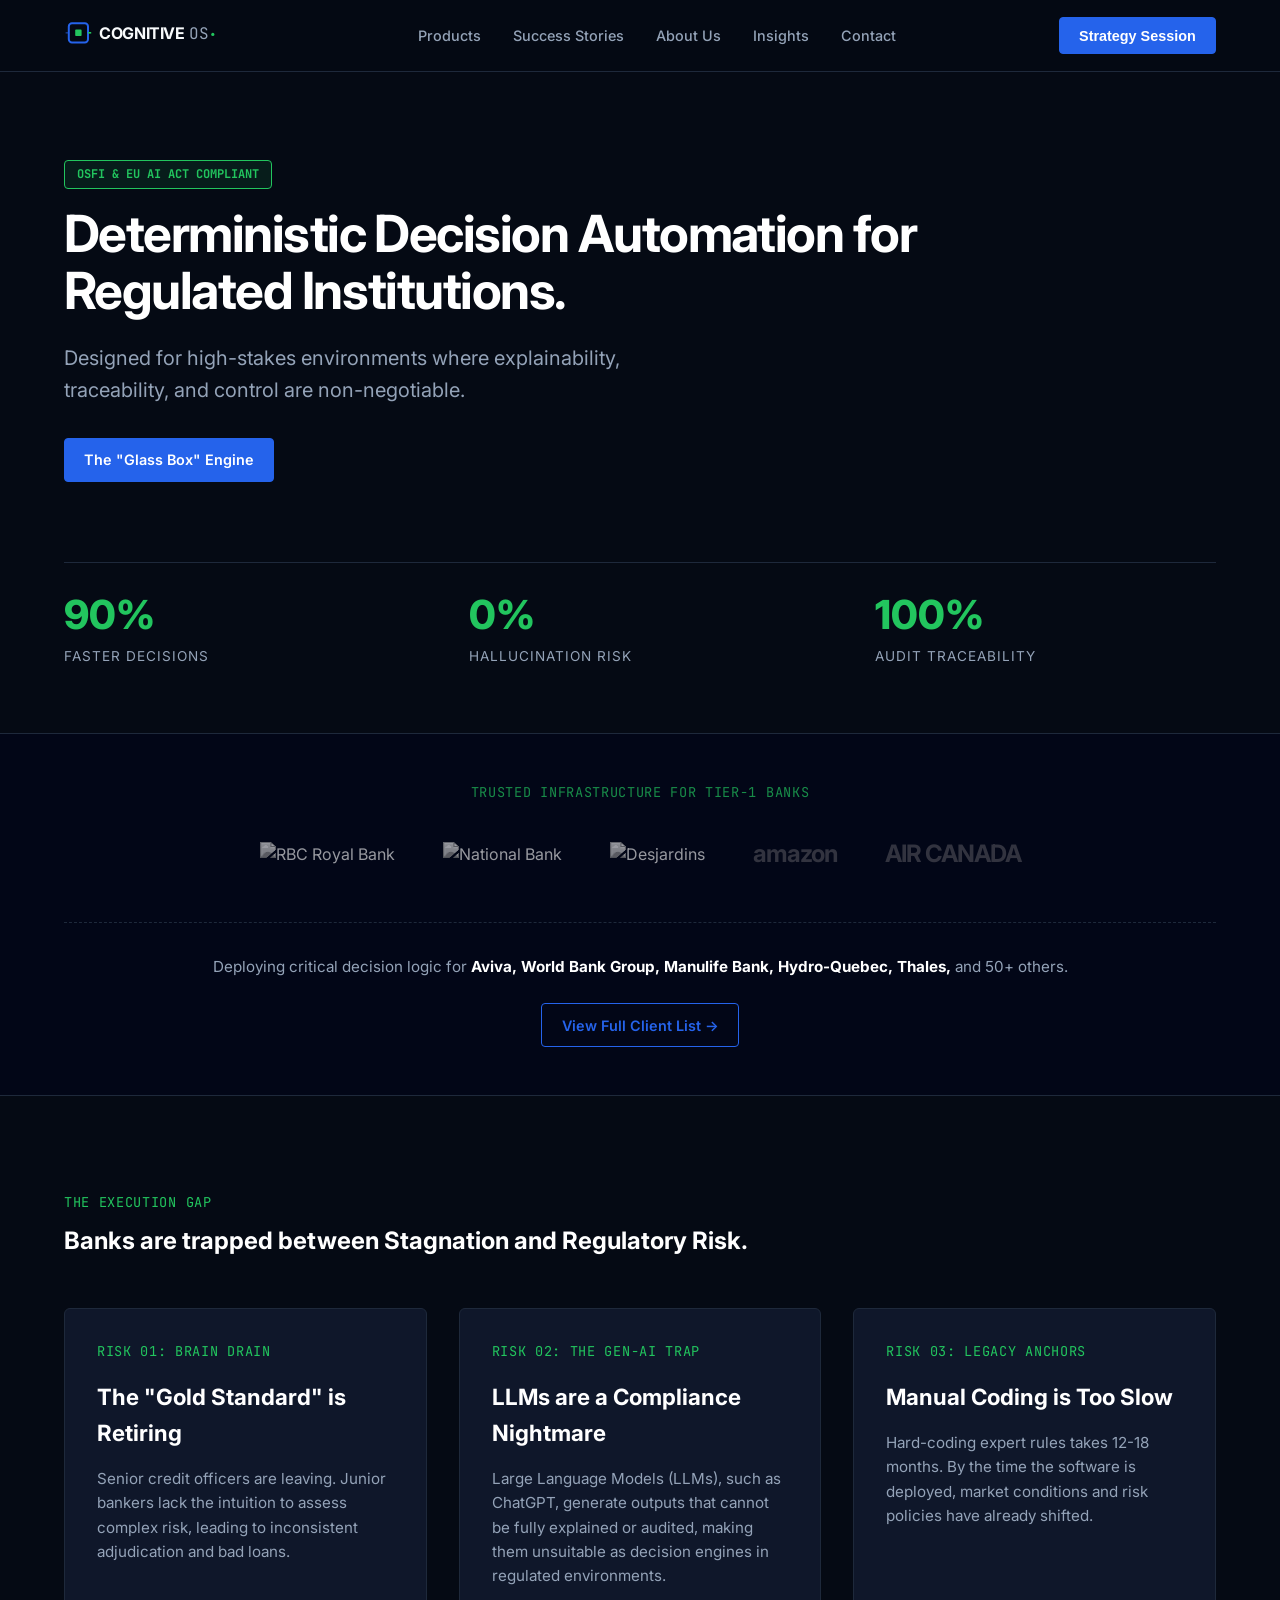
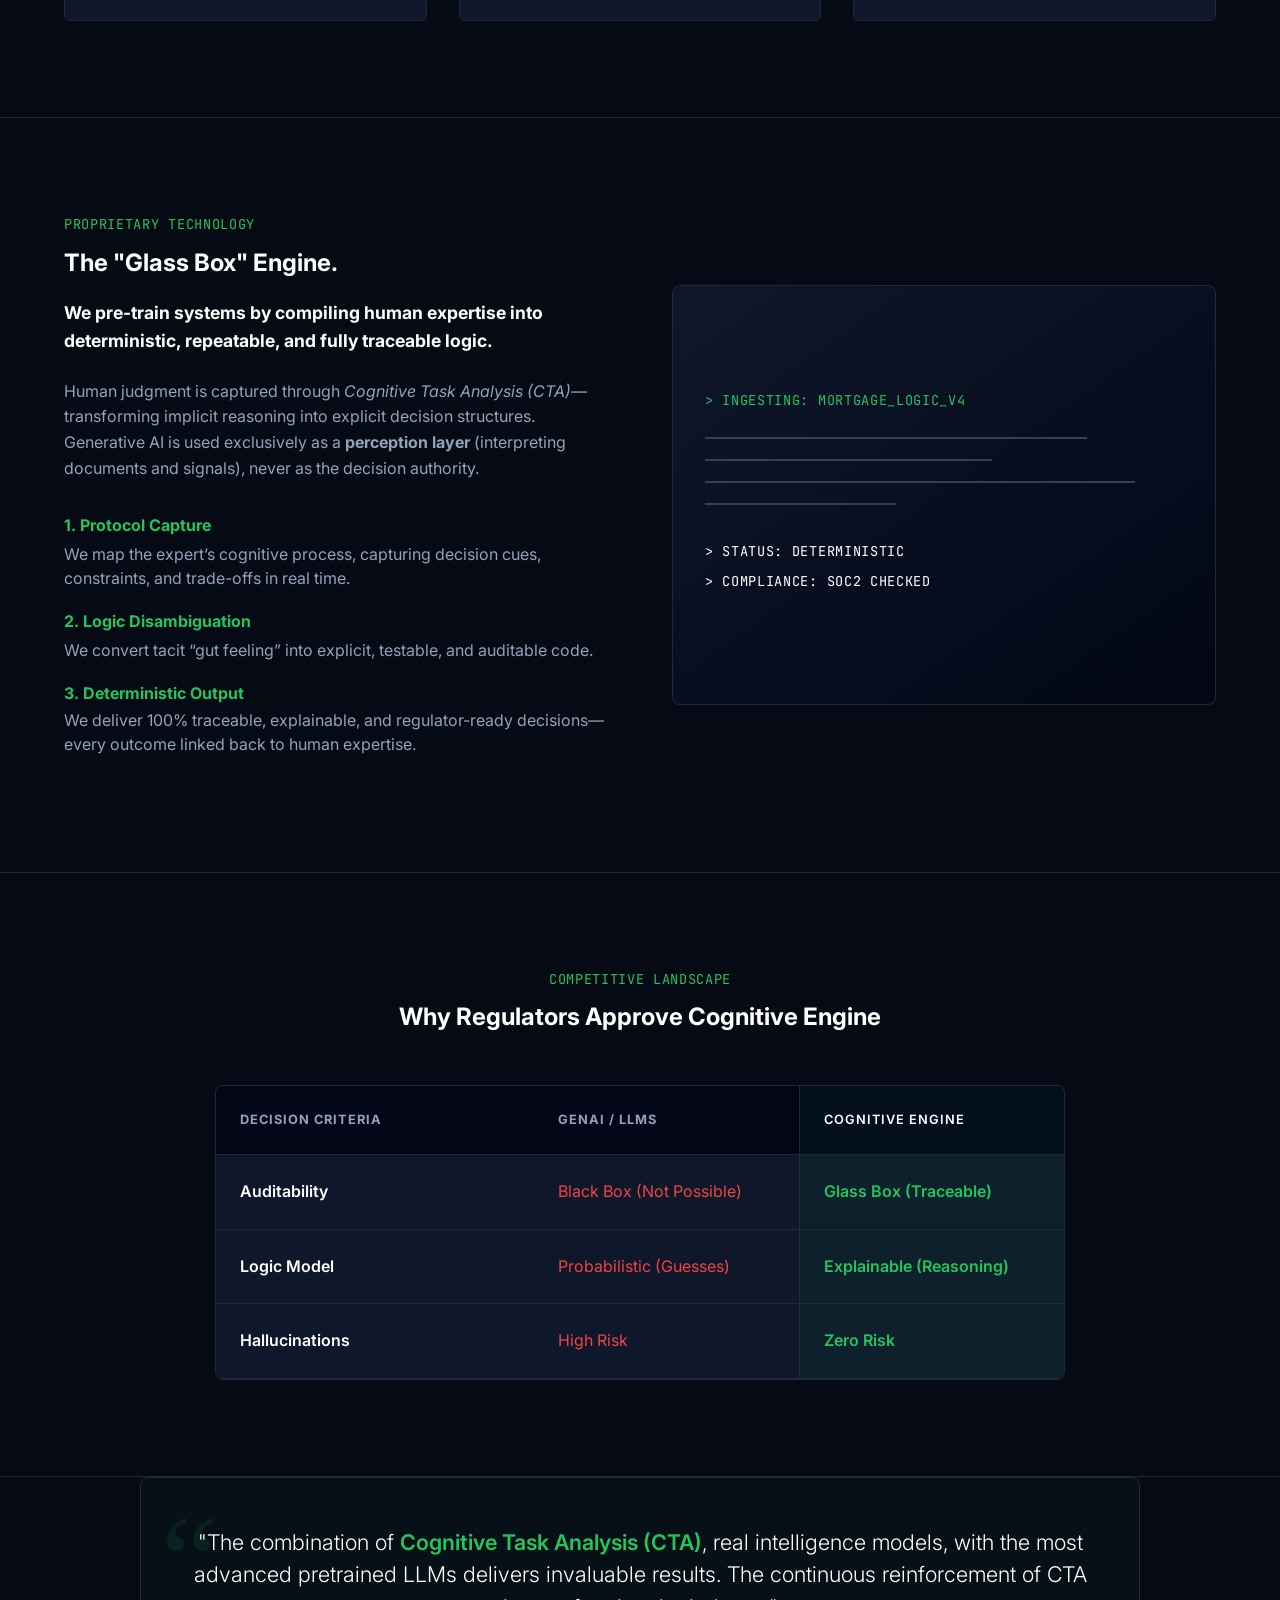
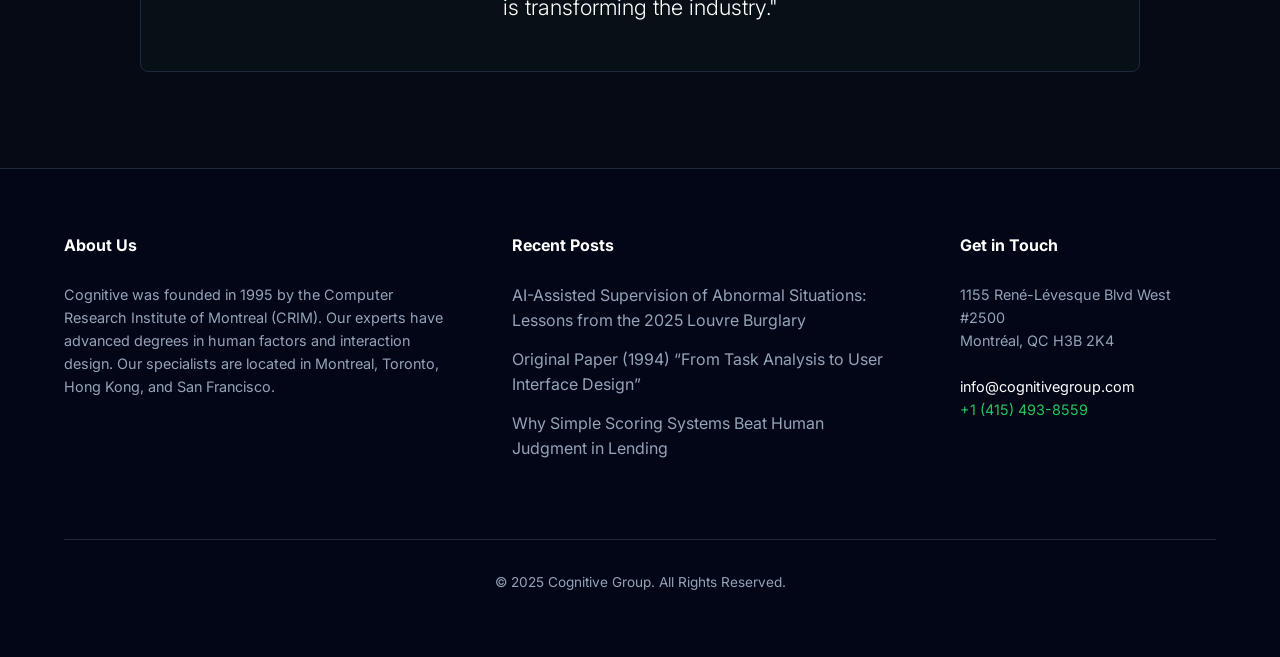
==== commit 5520786b: "Add files via upload" ====
--- a/index.html
+++ b/index.html
@@ -47,12 +47,25 @@
 
         /* --- UNIFIED HEADER --- */
         header {
-            position: fixed; top: 0; width: 100%; padding: 1rem 5%;
+            position: fixed; top: 0; width: 100%; padding: 0 5%;
             background: rgba(5, 10, 20, 0.95); backdrop-filter: blur(10px);
             z-index: 1000; display: flex; justify-content: space-between; align-items: center;
             border-bottom: 1px solid var(--border-color); height: 72px;
         }
-        .real-logo { height: 35px; width: auto; display: block; }
+
+        /* SVG Logo Styles */
+        .logo-link {
+            text-decoration: none;
+            display: flex;
+            align-items: center;
+        }
+        .real-logo { 
+            height: 32px; 
+            width: auto; 
+            display: block; 
+            transition: opacity 0.2s;
+        }
+        .real-logo:hover { opacity: 0.9; }
 
         nav ul { display: flex; gap: 2rem; list-style: none; }
         nav a { color: var(--text-muted); text-decoration: none; font-size: 0.9rem; font-weight: 500; transition: color 0.3s; }
@@ -96,7 +109,7 @@
         .modal-btn:hover { opacity: 0.9; transform: translateY(-1px); }
 
         /* --- PAGE SECTIONS --- */
-        .hero { padding: 10rem 5% 4rem; max-width: var(--max-width); margin: 0 auto; margin-top: 72px; }
+        .hero { padding: 10rem 5% 4rem; max-width: var(--max-width); margin: 0 auto; margin-top: 0px; }
         .hero h1 { font-size: clamp(2.5rem, 4vw, 4.5rem); line-height: 1.1; margin-bottom: 1.5rem; max-width: 950px; letter-spacing: -0.03em; }
         .hero p { font-size: 1.25rem; color: var(--text-muted); max-width: 600px; margin-bottom: 2rem; }
 
@@ -108,12 +121,13 @@
         }
 
         .stats-bar { display: flex; gap: 4rem; border-top: 1px solid var(--border-color); padding-top: 2rem; margin-top: 5rem; flex-wrap: wrap; }
+        .stat-item { flex: 1; min-width: 150px; }
         .money-stat { font-size: 2.5rem; font-weight: 800; color: var(--primary-accent); display: block; line-height: 1; margin-bottom: 0.5rem; }
         .money-label { font-size: 0.85rem; text-transform: uppercase; letter-spacing: 1px; color: var(--text-muted); }
 
         .trusted { background: #020617; padding: 3rem 5%; border-top: 1px solid var(--border-color); border-bottom: 1px solid var(--border-color); }
         .logo-grid { display: flex; flex-wrap: wrap; justify-content: center; align-items: center; gap: 3rem; max-width: 1200px; margin: 0 auto; }
-        .client-logo { max-height: 50px !important; width: auto; max-width: 160px; object-fit: contain; opacity: 0.7; filter: grayscale(100%); transition: all 0.3s; }
+        .client-logo { max-height: 45px !important; width: auto; max-width: 160px; object-fit: contain; opacity: 0.6; filter: grayscale(100%); transition: all 0.3s; }
         .client-logo:hover { opacity: 1; filter: grayscale(0%); transform: scale(1.05); }
 
         section { padding: 6rem 5%; border-bottom: 1px solid var(--border-color); }
@@ -161,9 +175,26 @@
 
     <!-- Unified Header -->
     <header>
-        <div style="display:flex; align-items:center; gap:10px;">
-            <a href="index.html">
-                <img src="https://i.postimg.cc/x13mJnMs/Logo-cognitive.png" alt="Cognitive Group Logo" class="real-logo">
+        <div>
+            <a href="index.html" class="logo-link">
+                <!-- SVG Logo: Glass Box Logic Engine -->
+                <svg class="real-logo" viewBox="0 0 240 40" fill="none" xmlns="http://www.w3.org/2000/svg" aria-label="Cognitive Banking Logo">
+                    <g transform="translate(0, 2)">
+                        <!-- Outer Box (Structure - Blue) -->
+                        <path d="M10 2L26 2C28.2 2 30 3.8 30 6V22C30 24.2 28.2 26 26 26H10C7.8 26 6 24.2 6 22V6C6 3.8 7.8 2 10 2Z" stroke="#2563EB" stroke-width="2.5" />
+                        <!-- Internal Logic (Decision Core - Green) -->
+                        <rect x="14" y="10" width="8" height="8" rx="1" fill="#22C55E" />
+                        <!-- Connectivity Lines -->
+                        <path d="M30 14H34" stroke="#22C55E" stroke-width="2" />
+                        <path d="M2 14H6" stroke="#2563EB" stroke-width="2" stroke-opacity="0.5" />
+                    </g>
+                    <!-- TEXT -->
+                    <text x="44" y="24" font-family="'Inter', sans-serif" font-weight="700" font-size="20" letter-spacing="-0.5" fill="#F8FAFC">COGNITIVE</text>
+                    <!-- SUBTEXT -->
+                    <text x="156" y="24" font-family="'JetBrains Mono', monospace" font-weight="400" font-size="20" fill="#94A3B8">OS</text>
+                    <!-- DOT -->
+                    <circle cx="186" cy="18" r="2" fill="#22C55E"/>
+                </svg>
             </a>
         </div>
         <nav>
@@ -182,19 +213,14 @@
     <!-- Hero Section -->
     <div class="hero">
         <div class="trust-badge">OSFI & EU AI ACT COMPLIANT</div>
-        <h1>The Only Deterministic AI Approved for Regulated Lending.</h1>
-        <p>Replace "black box" probabilistic models with auditable, pre-trained expert agents. Reduce cost-of-risk by 30% and adjudication time by 90%—with zero hallucination risk.</p>
+        <h1>Deterministic Decision Automation for Regulated Institutions.</h1>
+        <p>Designed for high-stakes environments where explainability, traceability, and control are non-negotiable.</p>
         
         <div style="margin-top: 2rem;">
             <a href="products.html" class="btn-primary" style="text-decoration: none;">The "Glass Box" Engine</a>
-            <a href="about.html" style="color: white; text-decoration: none; margin-left: 2rem; font-weight: 500; border-bottom: 1px solid var(--primary-accent);">See the Audit Trail &rarr;</a>
         </div>
 
         <div class="stats-bar">
-            <div class="stat-item">
-                <span class="money-stat">$100B+</span>
-                <span class="money-label">Loan Volume Processed</span>
-            </div>
             <div class="stat-item">
                 <span class="money-stat">90%</span>
                 <span class="money-label">Faster Decisions</span>
@@ -214,11 +240,11 @@
     <div class="trusted">
         <div class="mono" style="text-align: center; margin-bottom: 2rem; opacity: 0.7;">TRUSTED INFRASTRUCTURE FOR TIER-1 BANKS</div>
         <div class="logo-grid">
-            <img src="https://i.postimg.cc/cJydGYv9/RBC-idzqe-B0Oz8-0.png" alt="RBC Royal Bank" class="client-logo" style="height: 38px;"> 
+            <img src="https://i.postimg.cc/cJydGYv9/RBC-idzqe-B0Oz8-0.png" alt="RBC Royal Bank" class="client-logo"> 
             <img src="https://i.postimg.cc/9XDVzV63/id-EHPMw-9s-1766250464561.png" alt="National Bank" class="client-logo">
-            <img src="https://i.postimg.cc/Gtr8QtwL/Desjardins-Group-idm-Z036r-RK-1.png" alt="Desjardins" class="client-logo" style="height: 42px;">
-            <span style="font-weight:700; font-size: 1.5rem; color: #52525b; letter-spacing: -1px;">amazon</span>
-            <span style="font-weight:700; font-size: 1.5rem; color: #52525b; letter-spacing: -1px;">AIR CANADA</span>
+            <img src="https://i.postimg.cc/Gtr8QtwL/Desjardins-Group-idm-Z036r-RK-1.png" alt="Desjardins" class="client-logo">
+            <span style="font-weight:700; font-size: 1.5rem; color: #52525b; letter-spacing: -1px; opacity: 0.6;">amazon</span>
+            <span style="font-weight:700; font-size: 1.5rem; color: #52525b; letter-spacing: -1px; opacity: 0.6;">AIR CANADA</span>
         </div>
 
         <div style="text-align: center; margin-top: 3rem; border-top: 1px dashed var(--border-color); padding-top: 2rem;">
@@ -243,7 +269,7 @@
                 <div class="card">
                     <span class="mono">RISK 02: THE GEN-AI TRAP</span>
                     <h3>LLMs are a Compliance Nightmare</h3>
-                    <p>Standard LLMs hallucinate. They are probabilistic "Black Boxes." You cannot explain their decisions to OSFI or the ECB. They are a regulatory non-starter.</p>
+                    <p>Large Language Models (LLMs), such as ChatGPT, generate outputs that cannot be fully explained or audited, making them unsuitable as decision engines in regulated environments.</p>
                 </div>
                 <div class="card">
                     <span class="mono">RISK 03: LEGACY ANCHORS</span>
@@ -299,24 +325,24 @@
         <div class="container">
             <div style="text-align: center; margin-bottom: 3rem;">
                 <span class="mono">COMPETITIVE LANDSCAPE</span>
-                <h2>Why Regulators Approve Cognitive OS</h2>
+                <h2>Why Regulators Approve Cognitive Engine</h2>
             </div>
             
             <div class="comp-wrapper">
                 <div class="comp-row comp-header-row">
                     <div class="comp-cell">Decision Criteria</div>
                     <div class="comp-cell">GenAI / LLMs</div>
-                    <div class="comp-cell cell-cognitive">Cognitive OS</div>
+                    <div class="comp-cell cell-cognitive">Cognitive Engine</div>
                 </div>
                 <div class="comp-row">
                     <div class="comp-cell" style="color: white; font-weight: 600;">Auditability</div>
-                    <div class="comp-cell status-bad">Black Box (Unknown)</div>
+                    <div class="comp-cell status-bad">Black Box (Not Possible)</div>
                     <div class="comp-cell cell-cognitive status-good">Glass Box (Traceable)</div>
                 </div>
                 <div class="comp-row">
                     <div class="comp-cell" style="color: white; font-weight: 600;">Logic Model</div>
                     <div class="comp-cell status-bad">Probabilistic (Guesses)</div>
-                    <div class="comp-cell cell-cognitive status-good">Deterministic (Reasoning)</div>
+                    <div class="comp-cell cell-cognitive status-good">Explainable (Reasoning)</div>
                 </div>
                 <div class="comp-row">
                     <div class="comp-cell" style="color: white; font-weight: 600;">Hallucinations</div>
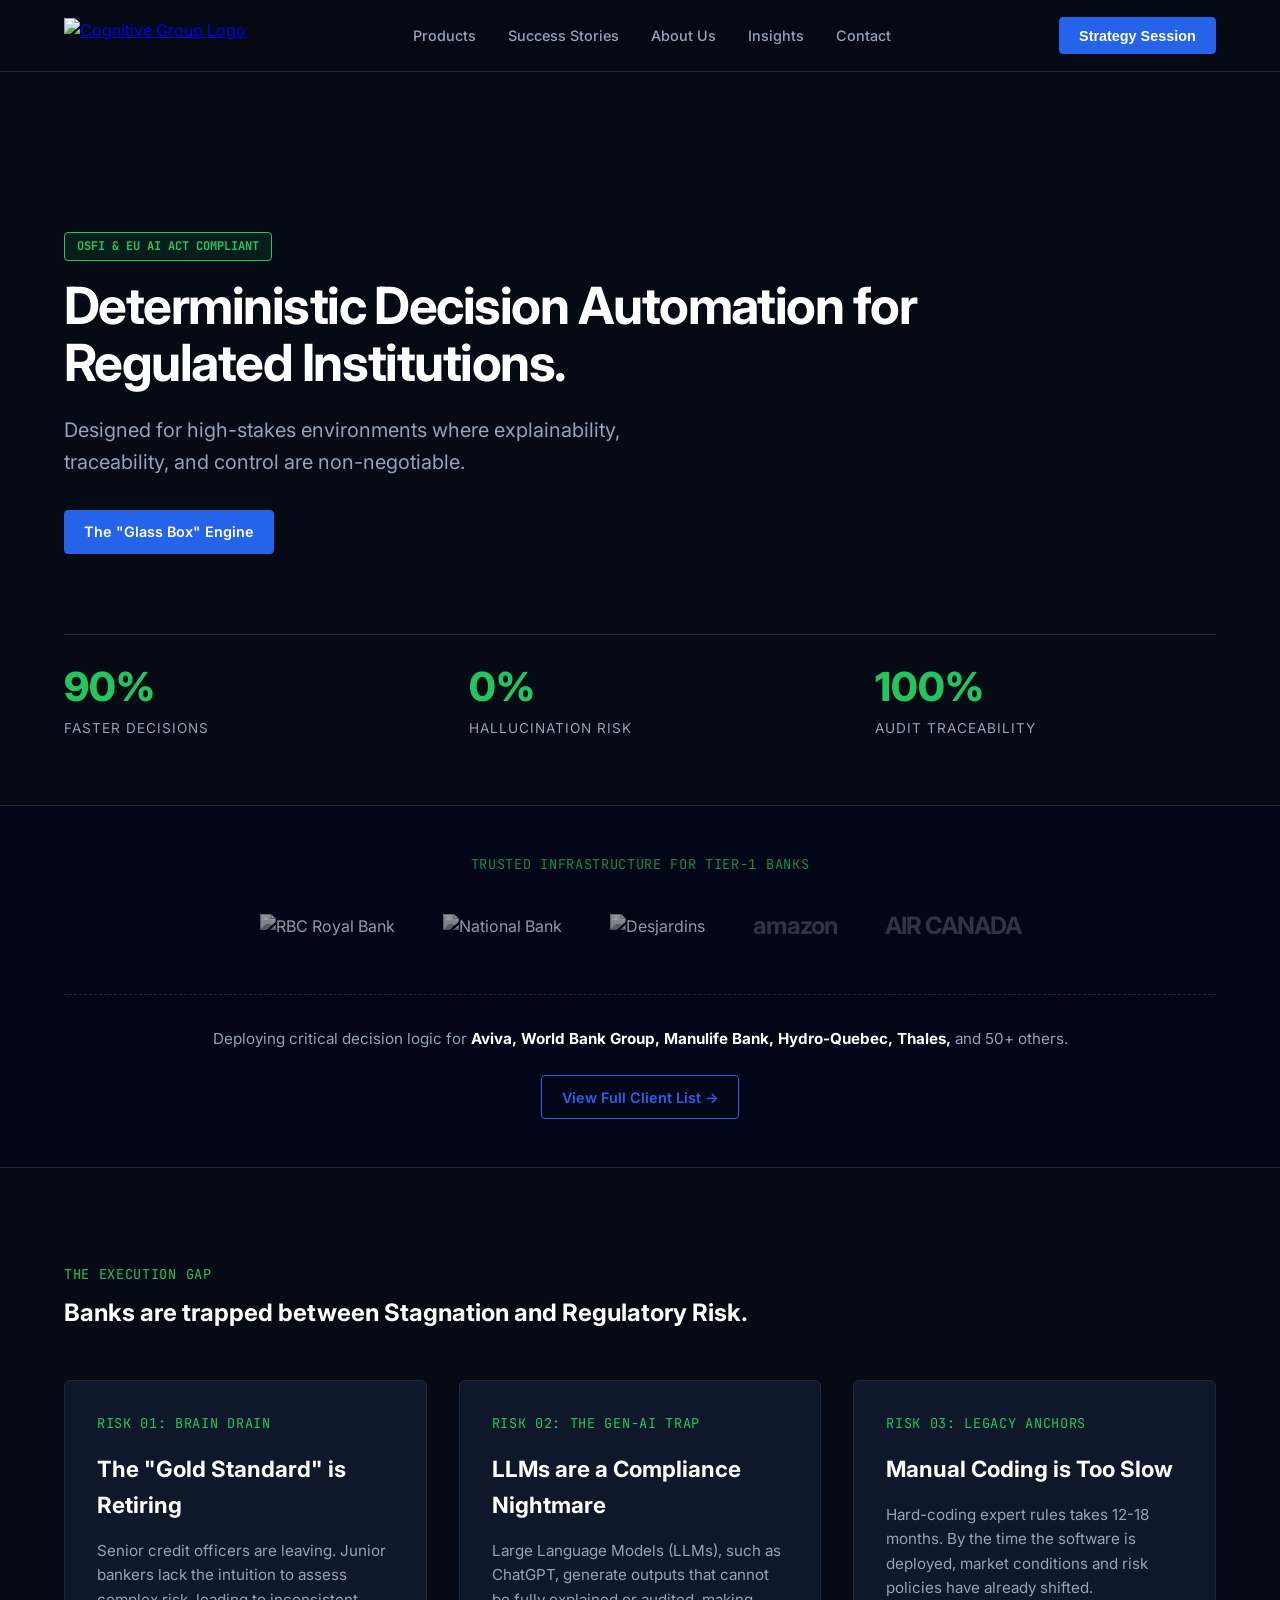
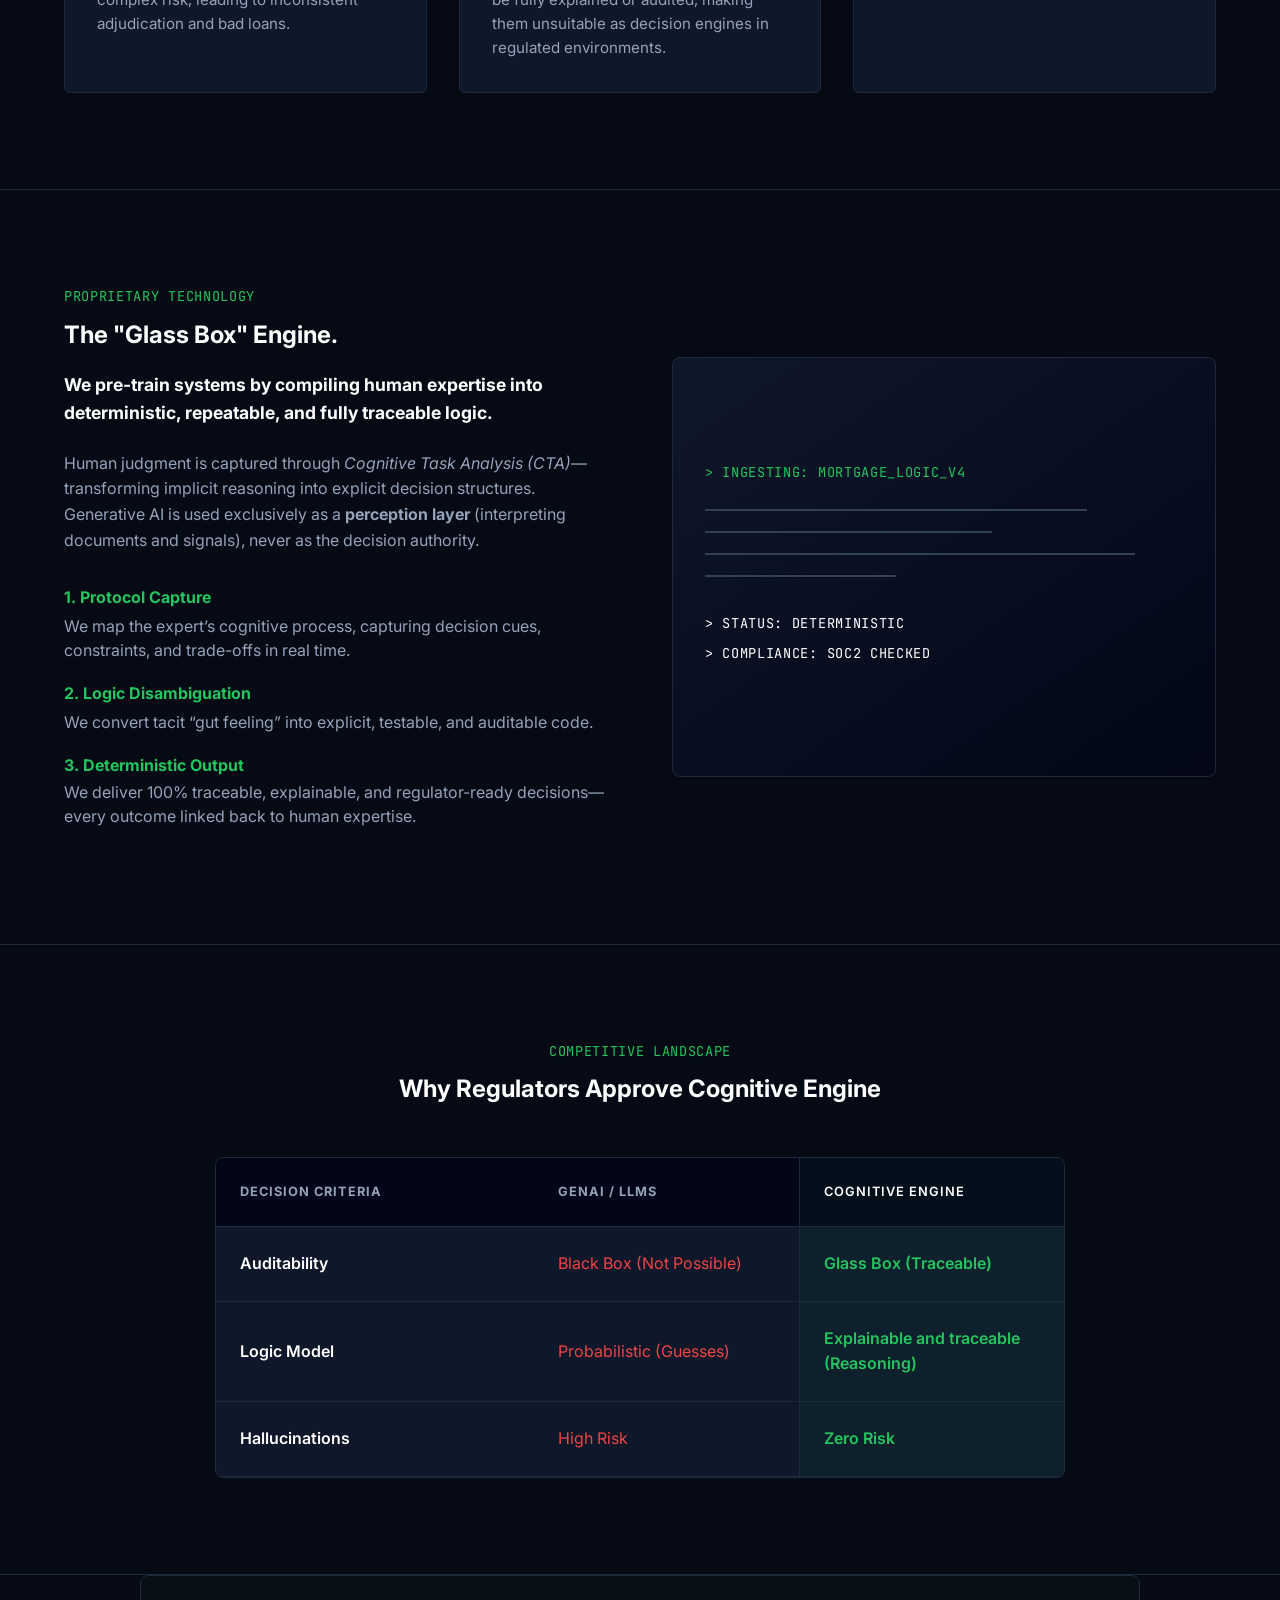
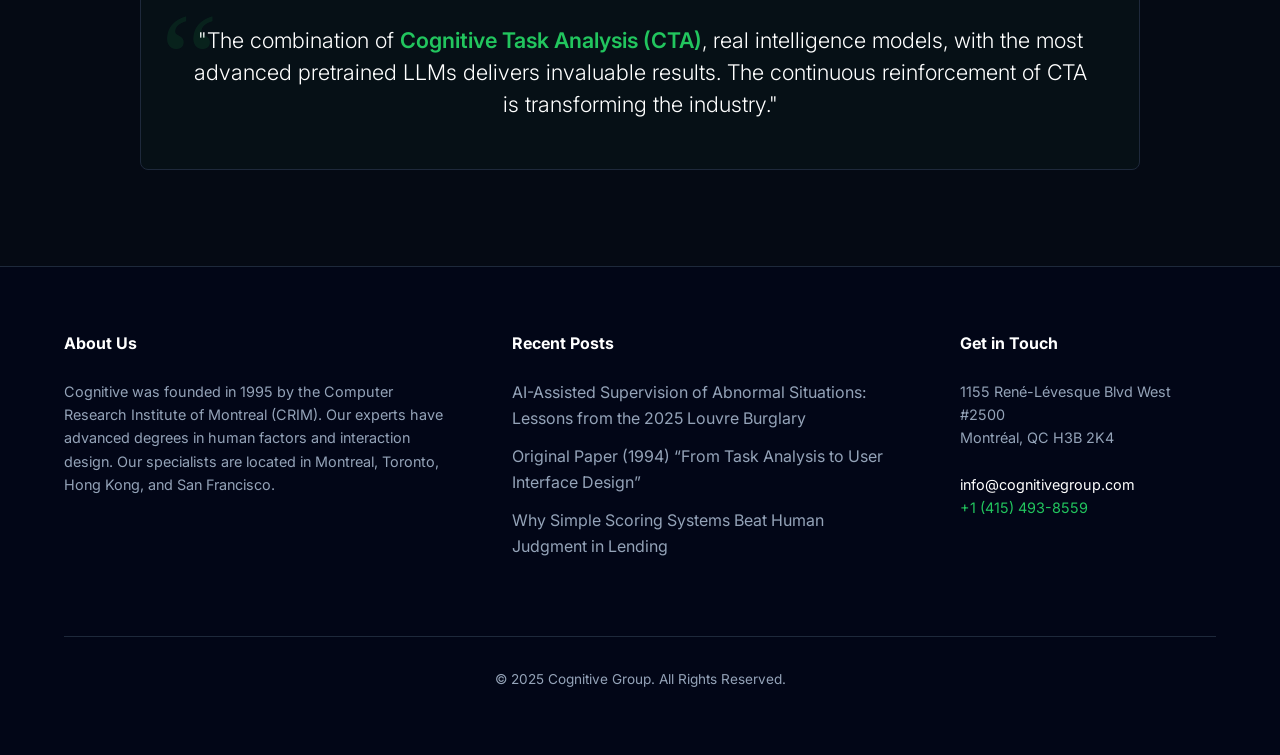
==== commit 089be75d: "Add files via upload" ====
--- a/index.html
+++ b/index.html
@@ -45,28 +45,15 @@
             margin-bottom: 0.5rem;
         }
 
-        /* --- UNIFIED HEADER --- */
+        /* --- UNIFIED HEADER (MATCHING PRODUCT PAGE) --- */
         header {
-            position: fixed; top: 0; width: 100%; padding: 0 5%;
+            position: fixed; top: 0; width: 100%; padding: 1rem 5%;
             background: rgba(5, 10, 20, 0.95); backdrop-filter: blur(10px);
             z-index: 1000; display: flex; justify-content: space-between; align-items: center;
-            border-bottom: 1px solid var(--border-color); height: 72px;
-        }
-
-        /* SVG Logo Styles */
-        .logo-link {
-            text-decoration: none;
-            display: flex;
-            align-items: center;
-        }
-        .real-logo { 
-            height: 32px; 
-            width: auto; 
-            display: block; 
-            transition: opacity 0.2s;
-        }
-        .real-logo:hover { opacity: 0.9; }
-
+            border-bottom: 1px solid var(--border-color); height: 72px; 
+        }
+        .real-logo { height: 35px; width: auto; display: block; }
+        
         nav ul { display: flex; gap: 2rem; list-style: none; }
         nav a { color: var(--text-muted); text-decoration: none; font-size: 0.9rem; font-weight: 500; transition: color 0.3s; }
         nav a:hover, nav a.active { color: white; }
@@ -74,7 +61,7 @@
         .btn-primary {
             background: var(--action-blue); color: white; padding: 0.6rem 1.2rem;
             font-weight: 600; text-decoration: none; border-radius: 4px; font-size: 0.9rem;
-            transition: all 0.2s; border: 1px solid var(--action-blue); cursor: pointer; display: inline-block;
+            transition: all 0.2s; border: 1px solid var(--action-blue); display: inline-block; cursor: pointer;
         }
         .btn-primary:hover { background: #1d4ed8; border-color: #1d4ed8; transform: translateY(-1px); }
 
@@ -109,7 +96,8 @@
         .modal-btn:hover { opacity: 0.9; transform: translateY(-1px); }
 
         /* --- PAGE SECTIONS --- */
-        .hero { padding: 10rem 5% 4rem; max-width: var(--max-width); margin: 0 auto; margin-top: 0px; }
+        /* Added margin-top: 72px to account for fixed header like product page */
+        .hero { padding: 10rem 5% 4rem; max-width: var(--max-width); margin: 0 auto; margin-top: 72px; }
         .hero h1 { font-size: clamp(2.5rem, 4vw, 4.5rem); line-height: 1.1; margin-bottom: 1.5rem; max-width: 950px; letter-spacing: -0.03em; }
         .hero p { font-size: 1.25rem; color: var(--text-muted); max-width: 600px; margin-bottom: 2rem; }
 
@@ -164,6 +152,7 @@
             .hero h1 { font-size: 2.5rem; }
             .tech-container { grid-template-columns: 1fr; }
             .stats-bar { flex-direction: column; gap: 1.5rem; }
+            header { padding: 1rem 5%; }
             nav { display: none; }
             .comp-wrapper { overflow-x: scroll; }
             .comp-row { min-width: 600px; }
@@ -173,28 +162,11 @@
 </head>
 <body>
 
-    <!-- Unified Header -->
+    <!-- Unified Header (Exact match to Products Page) -->
     <header>
-        <div>
-            <a href="index.html" class="logo-link">
-                <!-- SVG Logo: Glass Box Logic Engine -->
-                <svg class="real-logo" viewBox="0 0 240 40" fill="none" xmlns="http://www.w3.org/2000/svg" aria-label="Cognitive Banking Logo">
-                    <g transform="translate(0, 2)">
-                        <!-- Outer Box (Structure - Blue) -->
-                        <path d="M10 2L26 2C28.2 2 30 3.8 30 6V22C30 24.2 28.2 26 26 26H10C7.8 26 6 24.2 6 22V6C6 3.8 7.8 2 10 2Z" stroke="#2563EB" stroke-width="2.5" />
-                        <!-- Internal Logic (Decision Core - Green) -->
-                        <rect x="14" y="10" width="8" height="8" rx="1" fill="#22C55E" />
-                        <!-- Connectivity Lines -->
-                        <path d="M30 14H34" stroke="#22C55E" stroke-width="2" />
-                        <path d="M2 14H6" stroke="#2563EB" stroke-width="2" stroke-opacity="0.5" />
-                    </g>
-                    <!-- TEXT -->
-                    <text x="44" y="24" font-family="'Inter', sans-serif" font-weight="700" font-size="20" letter-spacing="-0.5" fill="#F8FAFC">COGNITIVE</text>
-                    <!-- SUBTEXT -->
-                    <text x="156" y="24" font-family="'JetBrains Mono', monospace" font-weight="400" font-size="20" fill="#94A3B8">OS</text>
-                    <!-- DOT -->
-                    <circle cx="186" cy="18" r="2" fill="#22C55E"/>
-                </svg>
+        <div style="display:flex; align-items:center; gap:10px;">
+            <a href="index.html">
+                <img src="https://i.postimg.cc/x13mJnMs/Logo-cognitive.png" alt="Cognitive Group Logo" class="real-logo">
             </a>
         </div>
         <nav>
@@ -206,7 +178,6 @@
                 <li><a href="contact.html">Contact</a></li>
             </ul>
         </nav>
-        <!-- Button triggers Modal -->
         <button onclick="openModal()" class="btn-primary">Strategy Session</button>
     </header>
 
@@ -342,7 +313,7 @@
                 <div class="comp-row">
                     <div class="comp-cell" style="color: white; font-weight: 600;">Logic Model</div>
                     <div class="comp-cell status-bad">Probabilistic (Guesses)</div>
-                    <div class="comp-cell cell-cognitive status-good">Explainable (Reasoning)</div>
+                    <div class="comp-cell cell-cognitive status-good">Explainable and traceable (Reasoning)</div>
                 </div>
                 <div class="comp-row">
                     <div class="comp-cell" style="color: white; font-weight: 600;">Hallucinations</div>
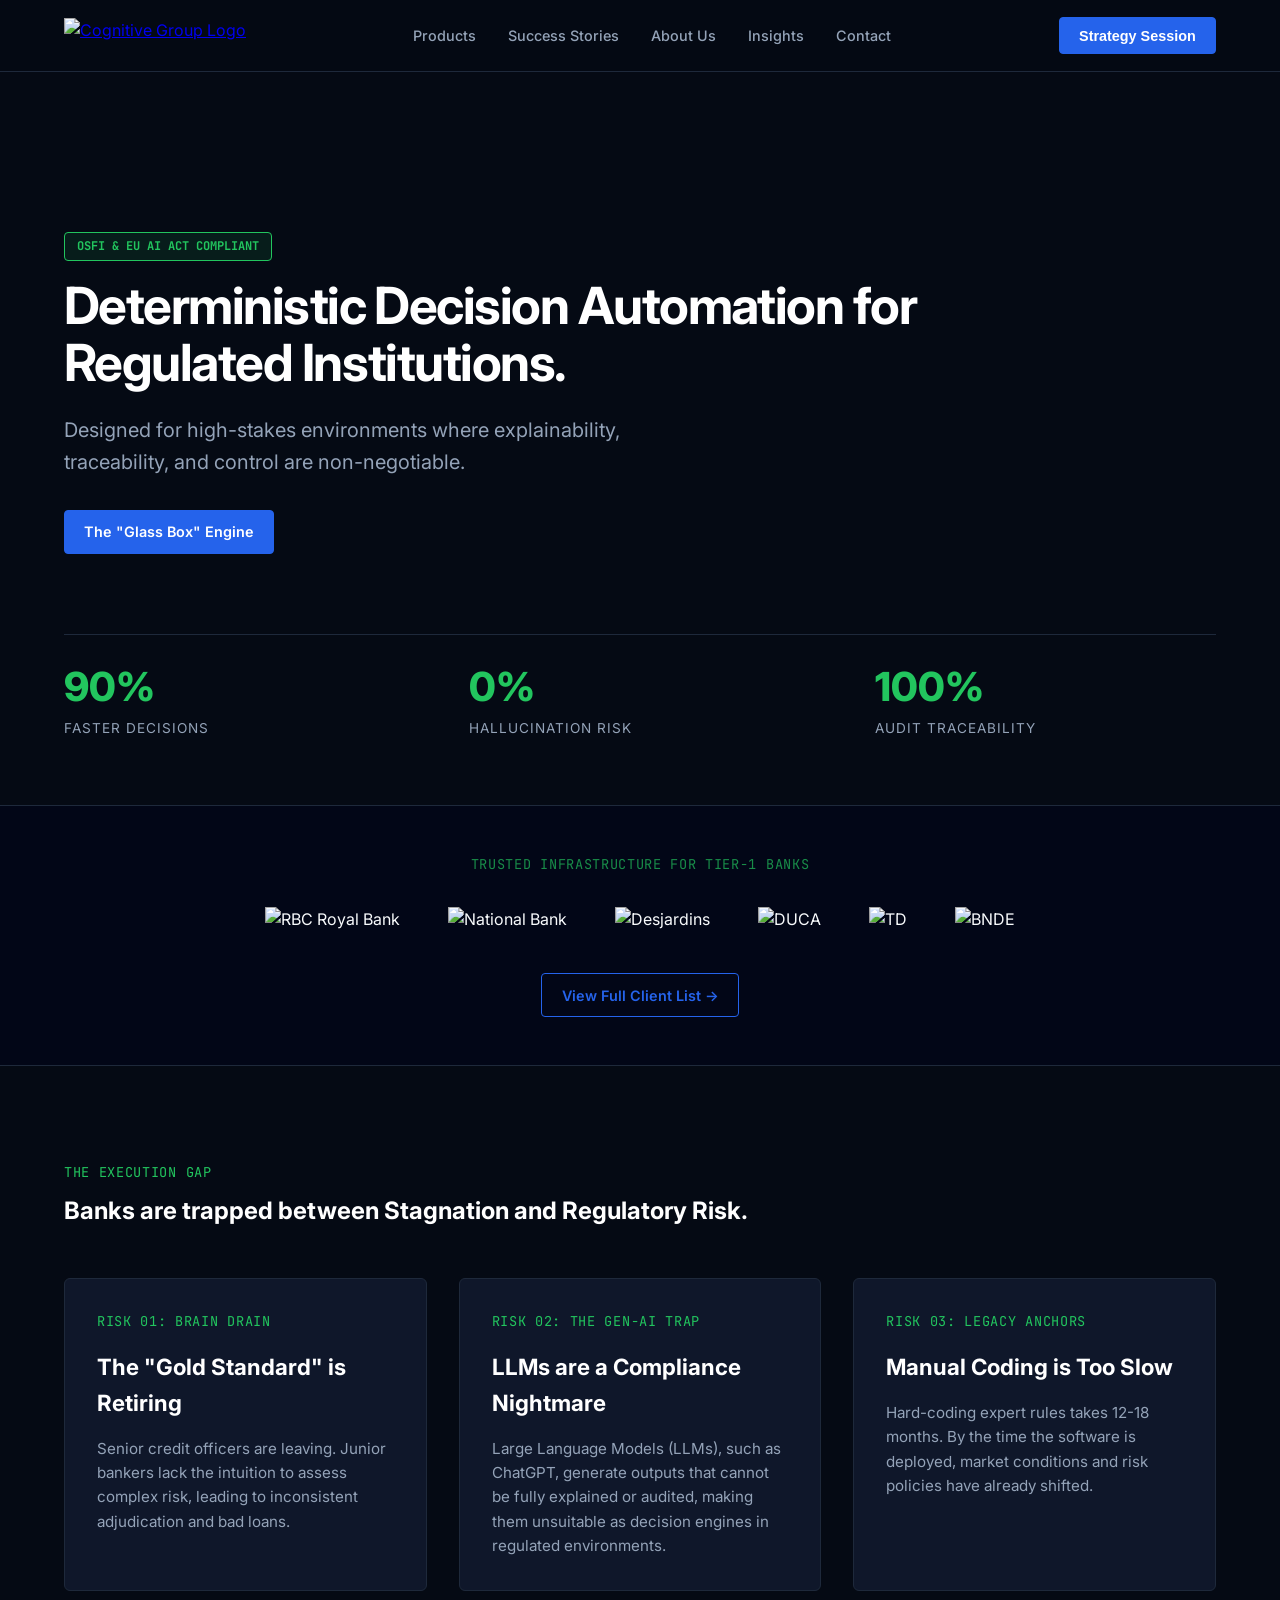
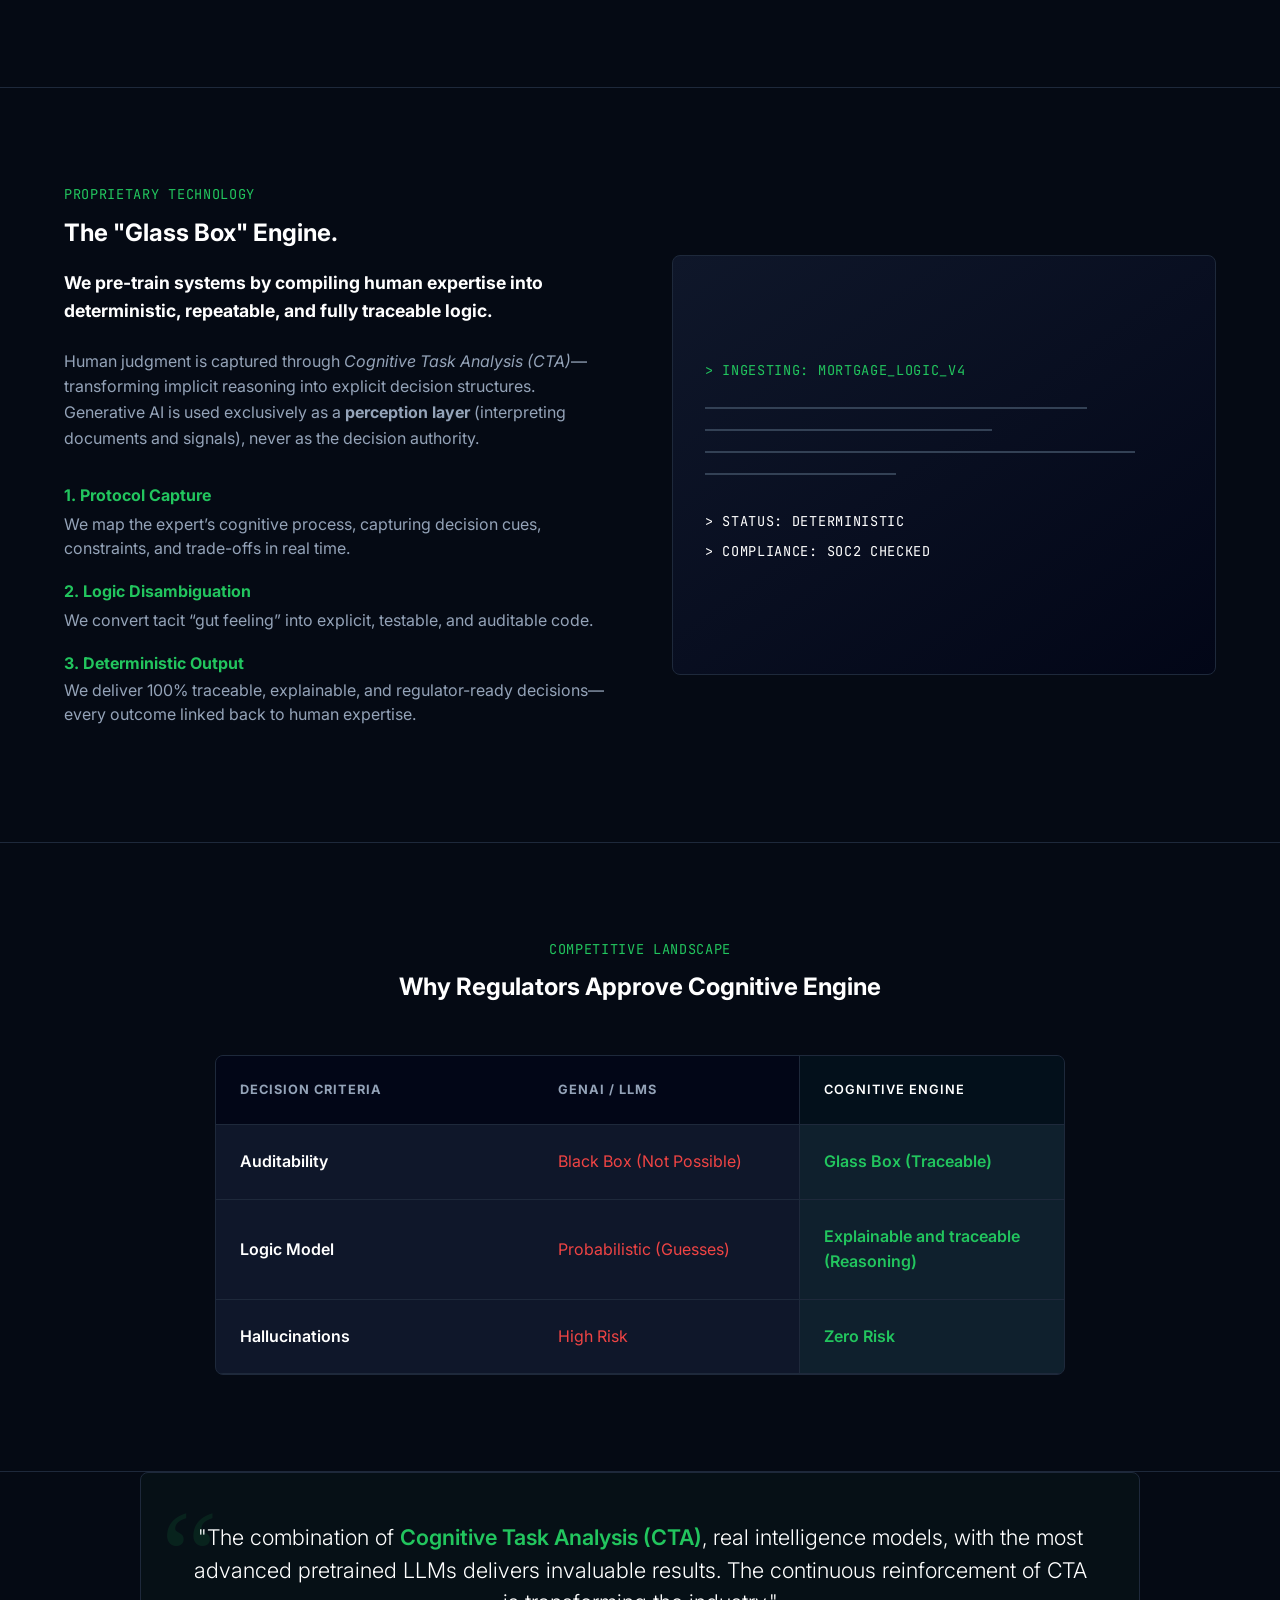
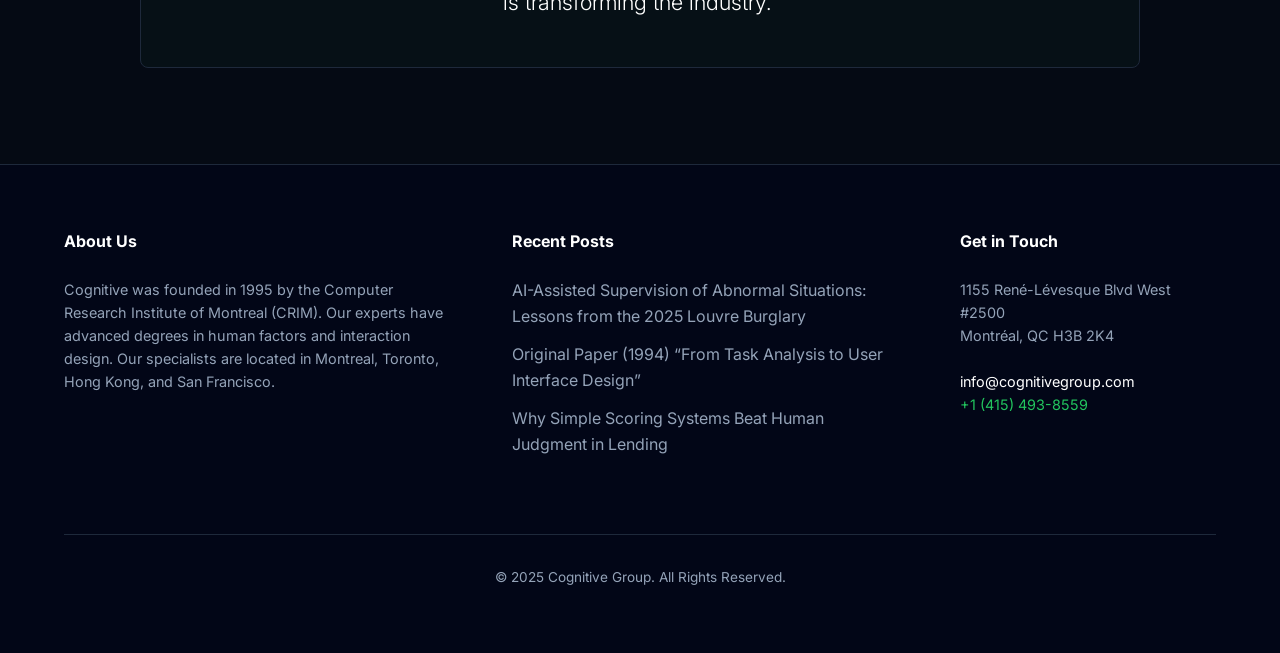
==== commit 6d1f2880: "Add files via upload" ====
--- a/index.html
+++ b/index.html
@@ -3,6 +3,8 @@
 <head>
     <meta charset="UTF-8">
     <meta name="viewport" content="width=device-width, initial-scale=1.0">
+    <!-- SEO: Added Meta Description -->
+    <meta name="description" content="Cognitive Banking provides deterministic, auditable AI decision engines for regulated financial institutions. OSFI & SOC2 Compliant.">
     <title>Cognitive Banking | The Operating System for Banking Decisions</title>
     
     <!-- Fonts -->
@@ -45,7 +47,7 @@
             margin-bottom: 0.5rem;
         }
 
-        /* --- UNIFIED HEADER (MATCHING PRODUCT PAGE) --- */
+        /* --- UNIFIED HEADER --- */
         header {
             position: fixed; top: 0; width: 100%; padding: 1rem 5%;
             background: rgba(5, 10, 20, 0.95); backdrop-filter: blur(10px);
@@ -65,7 +67,7 @@
         }
         .btn-primary:hover { background: #1d4ed8; border-color: #1d4ed8; transform: translateY(-1px); }
 
-        /* --- MODAL STYLES (Popup) --- */
+        /* --- MODAL STYLES --- */
         .modal-overlay {
             display: none; position: fixed; top: 0; left: 0; width: 100%; height: 100%;
             background: rgba(0, 0, 0, 0.85); backdrop-filter: blur(5px);
@@ -95,8 +97,7 @@
         }
         .modal-btn:hover { opacity: 0.9; transform: translateY(-1px); }
 
-        /* --- PAGE SECTIONS --- */
-        /* Added margin-top: 72px to account for fixed header like product page */
+        /* --- HERO --- */
         .hero { padding: 10rem 5% 4rem; max-width: var(--max-width); margin: 0 auto; margin-top: 72px; }
         .hero h1 { font-size: clamp(2.5rem, 4vw, 4.5rem); line-height: 1.1; margin-bottom: 1.5rem; max-width: 950px; letter-spacing: -0.03em; }
         .hero p { font-size: 1.25rem; color: var(--text-muted); max-width: 600px; margin-bottom: 2rem; }
@@ -113,10 +114,28 @@
         .money-stat { font-size: 2.5rem; font-weight: 800; color: var(--primary-accent); display: block; line-height: 1; margin-bottom: 0.5rem; }
         .money-label { font-size: 0.85rem; text-transform: uppercase; letter-spacing: 1px; color: var(--text-muted); }
 
+        /* --- TRUSTED SECTION UPDATES --- */
         .trusted { background: #020617; padding: 3rem 5%; border-top: 1px solid var(--border-color); border-bottom: 1px solid var(--border-color); }
-        .logo-grid { display: flex; flex-wrap: wrap; justify-content: center; align-items: center; gap: 3rem; max-width: 1200px; margin: 0 auto; }
-        .client-logo { max-height: 45px !important; width: auto; max-width: 160px; object-fit: contain; opacity: 0.6; filter: grayscale(100%); transition: all 0.3s; }
-        .client-logo:hover { opacity: 1; filter: grayscale(0%); transform: scale(1.05); }
+        
+        .logo-grid { 
+            display: flex; flex-wrap: wrap; justify-content: center; align-items: center; 
+            gap: 3rem; max-width: 1200px; margin: 0 auto; 
+        }
+
+        /* LOGO FIX: Full Color & Opacity */
+        .client-logo { 
+            max-height: 45px !important; width: auto; max-width: 160px; object-fit: contain; 
+            opacity: 1; /* Was 0.6 */
+            filter: none; /* Was grayscale(100%) */
+            transition: transform 0.3s; 
+        }
+        .client-logo:hover { transform: scale(1.05); }
+
+        /* Text logos (Amazon/Air Canada) styles to match opacity 1 */
+        .text-logo {
+            font-weight: 700; font-size: 1.5rem; color: #fff; /* White instead of gray */
+            letter-spacing: -1px; opacity: 0.9;
+        }
 
         section { padding: 6rem 5%; border-bottom: 1px solid var(--border-color); }
         .container { max-width: var(--max-width); margin: 0 auto; }
@@ -148,6 +167,7 @@
         .footer-link { color: var(--text-muted); text-decoration: none; display: block; margin-bottom: 0.8rem; transition: color 0.3s; }
         .footer-link:hover { color: var(--primary-accent); }
 
+        /* Responsive Mobile Adjustments */
         @media (max-width: 768px) {
             .hero h1 { font-size: 2.5rem; }
             .tech-container { grid-template-columns: 1fr; }
@@ -157,12 +177,17 @@
             .comp-wrapper { overflow-x: scroll; }
             .comp-row { min-width: 600px; }
             .footer-grid { grid-template-columns: 1fr; gap: 2rem; }
+            
+            /* Logo grid mobile adjustment */
+            .logo-grid { gap: 1.5rem; }
+            .client-logo { max-height: 35px !important; }
+            .text-logo { font-size: 1.2rem; }
         }
     </style>
 </head>
 <body>
 
-    <!-- Unified Header (Exact match to Products Page) -->
+    <!-- Unified Header -->
     <header>
         <div style="display:flex; align-items:center; gap:10px;">
             <a href="index.html">
@@ -207,21 +232,24 @@
         </div>
     </div>
 
-    <!-- TRUSTED INFRASTRUCTURE -->
+    <!-- TRUSTED INFRASTRUCTURE (UPDATED) -->
     <div class="trusted">
         <div class="mono" style="text-align: center; margin-bottom: 2rem; opacity: 0.7;">TRUSTED INFRASTRUCTURE FOR TIER-1 BANKS</div>
+        
+        <!-- LOGOS: Full Color & Opacity 1 -->
         <div class="logo-grid">
             <img src="https://i.postimg.cc/cJydGYv9/RBC-idzqe-B0Oz8-0.png" alt="RBC Royal Bank" class="client-logo"> 
             <img src="https://i.postimg.cc/9XDVzV63/id-EHPMw-9s-1766250464561.png" alt="National Bank" class="client-logo">
             <img src="https://i.postimg.cc/Gtr8QtwL/Desjardins-Group-idm-Z036r-RK-1.png" alt="Desjardins" class="client-logo">
-            <span style="font-weight:700; font-size: 1.5rem; color: #52525b; letter-spacing: -1px; opacity: 0.6;">amazon</span>
-            <span style="font-weight:700; font-size: 1.5rem; color: #52525b; letter-spacing: -1px; opacity: 0.6;">AIR CANADA</span>
-        </div>
-
-        <div style="text-align: center; margin-top: 3rem; border-top: 1px dashed var(--border-color); padding-top: 2rem;">
-            <p style="color: var(--text-muted); margin-bottom: 1.5rem; font-size: 0.95rem;">
-                Deploying critical decision logic for <strong style="color: white;">Aviva, World Bank Group, Manulife Bank, Hydro-Quebec, Thales,</strong> and 50+ others.
-            </p>
+            <img src="https://i.imghippo.com/files/dSBI9595LU.png" alt="DUCA" class="client-logo">
+            <img src="https://i.imghippo.com/files/lO3106vbg.jpeg" alt="TD" class="client-logo">
+            <img src="https://i.imghippo.com/files/ezLO8362EE.png" alt="BNDE" class="client-logo">
+            
+
+        </div>
+
+        <!-- Button Moved Up (Text Removed) -->
+        <div style="text-align: center; margin-top: 2.5rem;">
             <a href="clients.html" class="btn-primary" style="background: transparent; border: 1px solid var(--action-blue); color: var(--action-blue); text-decoration:none;">View Full Client List &rarr;</a>
         </div>
     </div>
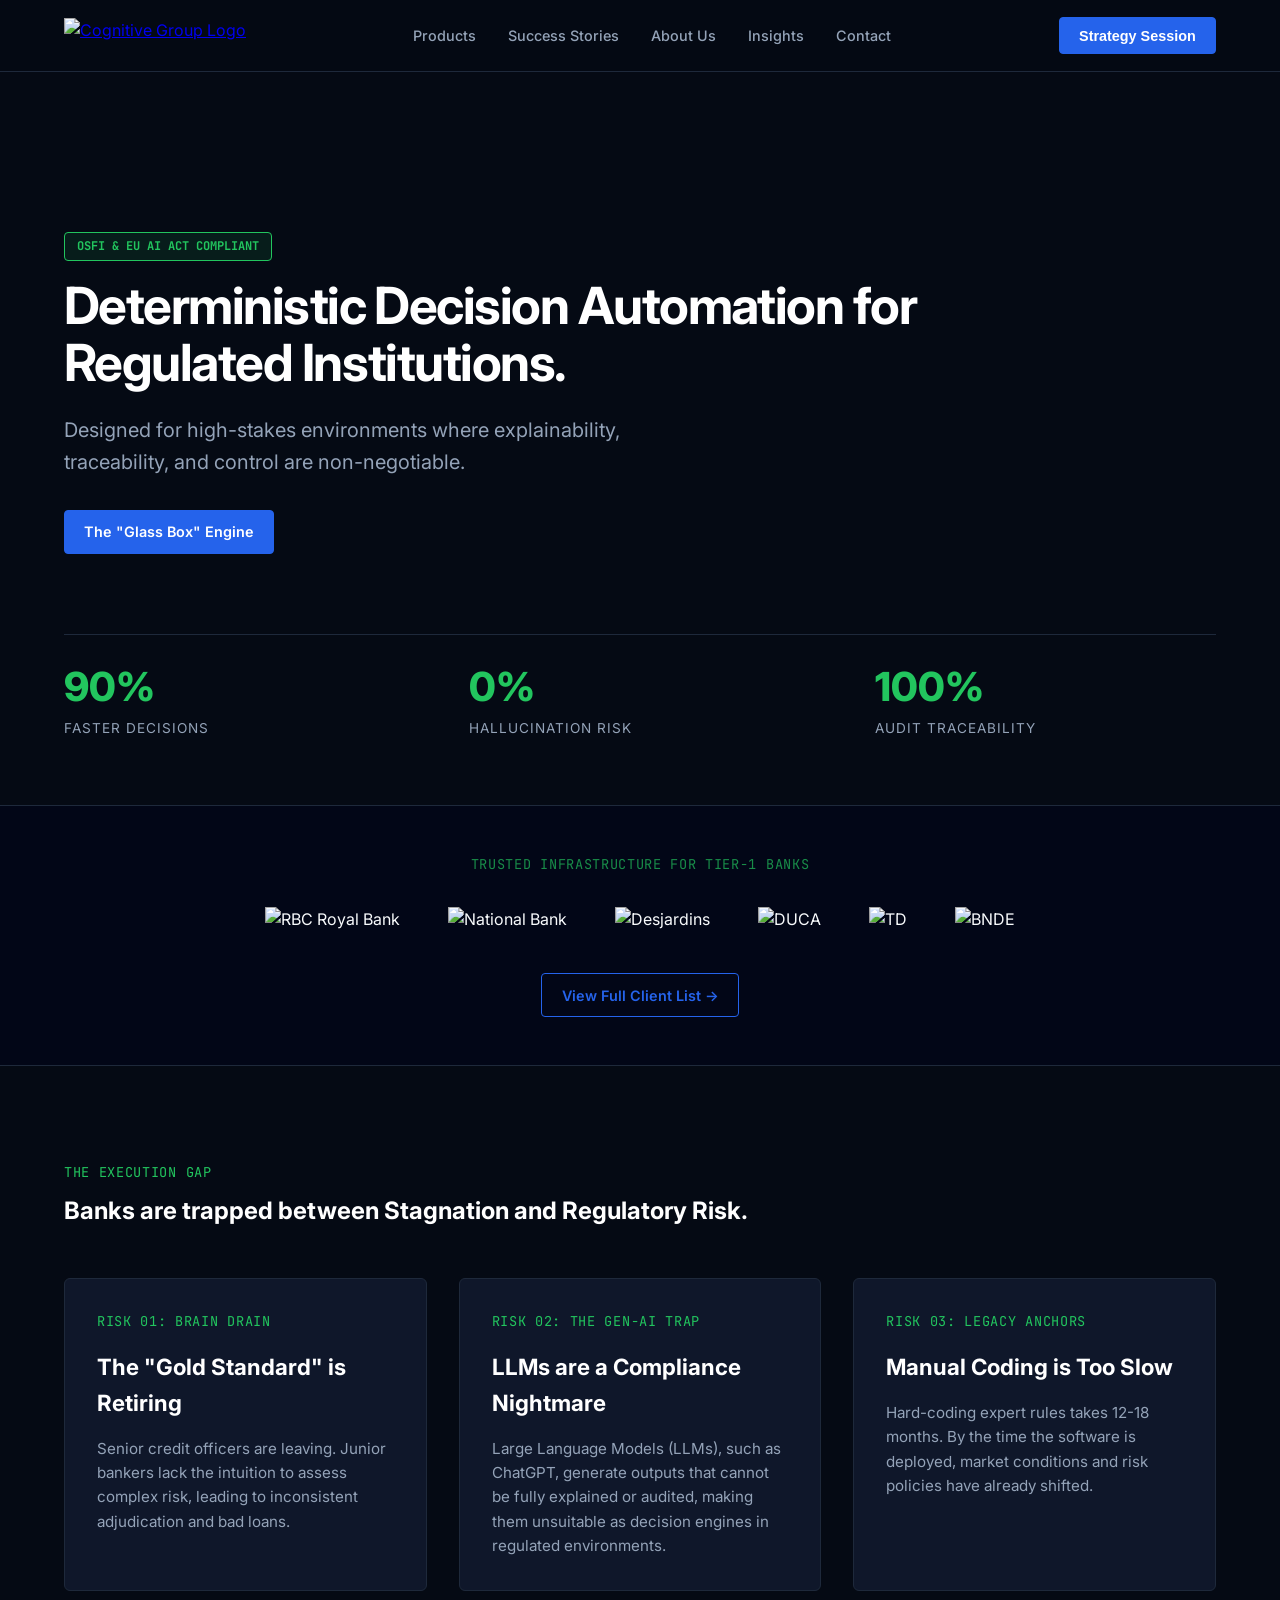
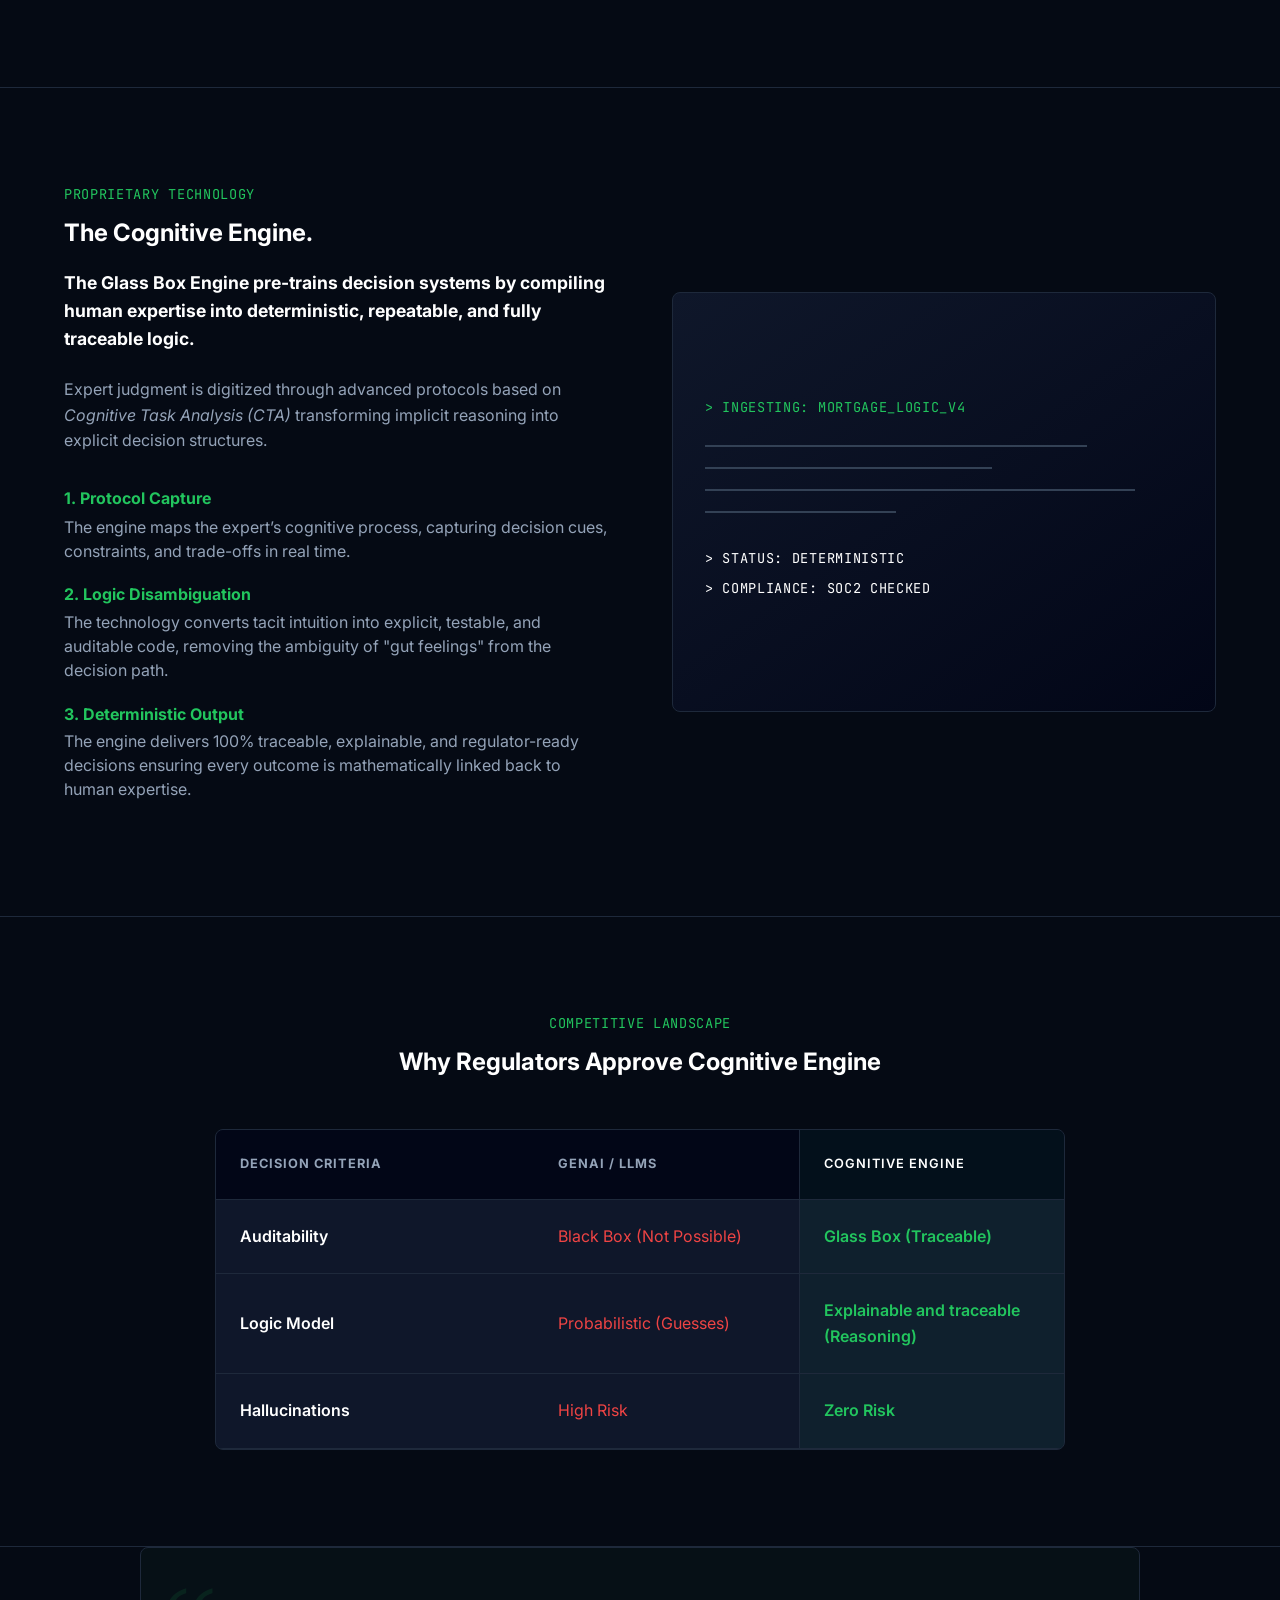
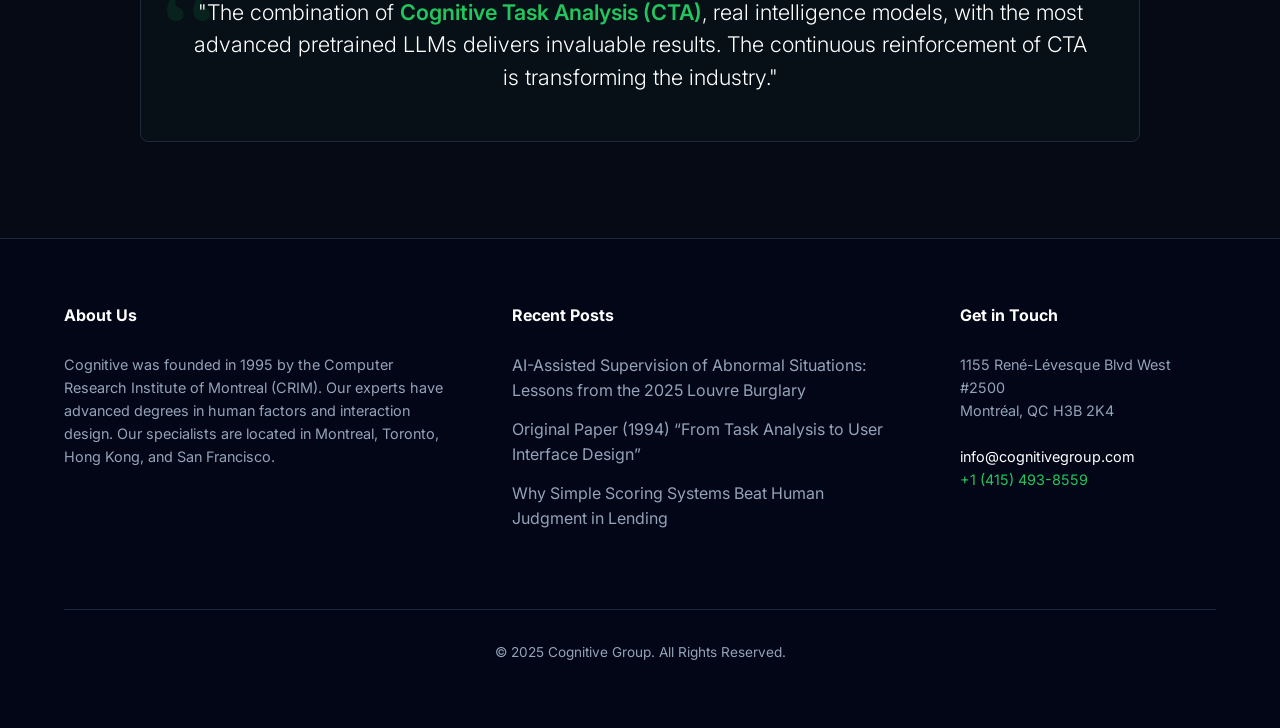
==== commit 9001f62f: "Add files via upload" ====
--- a/index.html
+++ b/index.html
@@ -284,25 +284,25 @@
         <div class="container tech-container">
             <div>
                 <span class="mono">PROPRIETARY TECHNOLOGY</span>
-                <h2>The "Glass Box" Engine.</h2>
+                <h2>The Cognitive Engine.</h2>
                 <p style="color: white; font-size: 1.1rem; margin-bottom: 1.5rem; line-height: 1.6;">
-                    <strong>We pre-train systems by compiling human expertise into deterministic, repeatable, and fully traceable logic.</strong>
+                    <strong>The Glass Box Engine pre-trains decision systems by compiling human expertise into deterministic, repeatable, and fully traceable logic.
+                    </strong>
                 </p>
                 <p style="color: var(--text-muted); margin-bottom: 2rem;">
-                    Human judgment is captured through <em>Cognitive Task Analysis (CTA)</em>—transforming implicit reasoning into explicit decision structures. Generative AI is used exclusively as a <strong>perception layer</strong> (interpreting documents and signals), never as the decision authority.
-                </p>
+                    Expert judgment is digitized through advanced protocols based on <em> Cognitive Task Analysis (CTA) </em>transforming implicit reasoning into explicit decision structures. 
                 <ul style="list-style: none; color: var(--text-muted); line-height: 1.5;">
                     <li style="margin-bottom: 1.2rem;">
                         <strong style="color: var(--primary-accent); display:block; margin-bottom: 0.3rem;">1. Protocol Capture</strong>
-                        We map the expert’s cognitive process, capturing decision cues, constraints, and trade-offs in real time.
+                        The engine maps the expert’s cognitive process, capturing decision cues, constraints, and trade-offs in real time.
                     </li>
                     <li style="margin-bottom: 1.2rem;">
                         <strong style="color: var(--primary-accent); display:block; margin-bottom: 0.3rem;">2. Logic Disambiguation</strong>
-                        We convert tacit “gut feeling” into explicit, testable, and auditable code.
+                        The technology converts tacit intuition into explicit, testable, and auditable code, removing the ambiguity of "gut feelings" from the decision path.
                     </li>
                     <li style="margin-bottom: 1.2rem;">
                         <strong style="color: var(--primary-accent); display:block; margin-bottom: 0.2rem;">3. Deterministic Output</strong>
-                        We deliver 100% traceable, explainable, and regulator-ready decisions—every outcome linked back to human expertise.
+                        The engine delivers 100% traceable, explainable, and regulator-ready decisions ensuring every outcome is mathematically linked back to human expertise.
                     </li>
                 </ul>
             </div>
